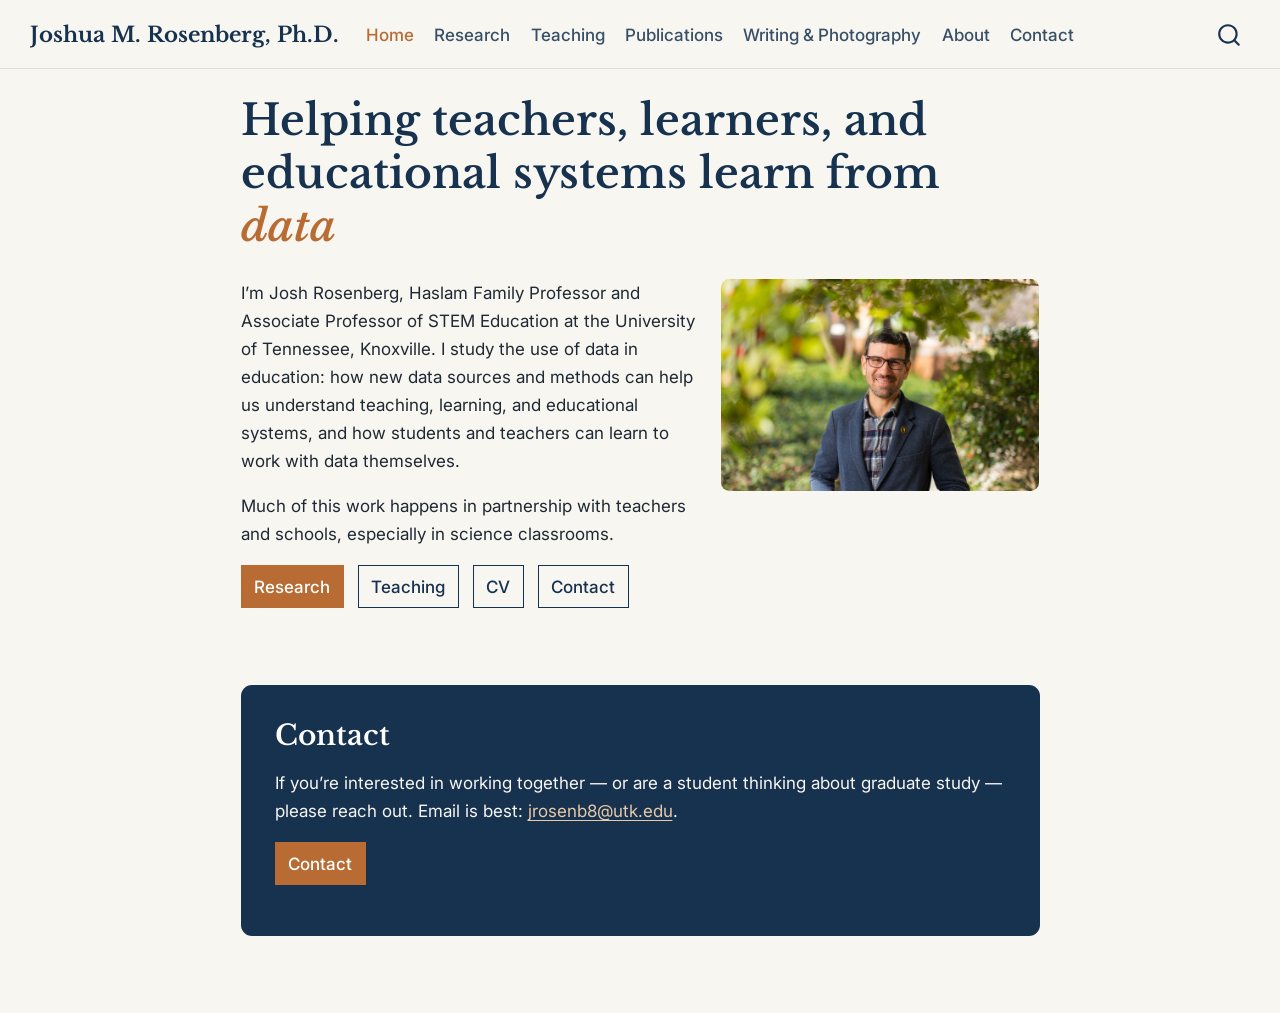
==== docs/index.html @ acd2688e "Simplify homepage: drop Featured Projects and Writing & Photography sections Leaves the hero and con" ====
<!DOCTYPE html>
<html xmlns="http://www.w3.org/1999/xhtml" lang="en" xml:lang="en"><head>

<meta charset="utf-8">
<meta name="generator" content="quarto-1.9.38">

<meta name="viewport" content="width=device-width, initial-scale=1.0, user-scalable=yes">


<title>Joshua M. Rosenberg, Ph.D.</title>
<style>
/* Default styles provided by pandoc.
** See https://pandoc.org/MANUAL.html#variables-for-html for config info.
*/
code{white-space: pre-wrap;}
span.smallcaps{font-variant: small-caps;}
div.columns{display: flex; gap: min(4vw, 1.5em);}
div.column{flex: auto; overflow-x: auto;}
div.hanging-indent{margin-left: 1.5em; text-indent: -1.5em;}
ul.task-list{list-style: none;}
ul.task-list li input[type="checkbox"] {
  width: 0.8em;
  margin: 0 0.8em 0.2em -1em; /* quarto-specific, see https://github.com/quarto-dev/quarto-cli/issues/4556 */ 
  vertical-align: middle;
}
</style>


<script src="site_libs/quarto-nav/quarto-nav.js"></script>
<script src="site_libs/quarto-nav/headroom.min.js"></script>
<script src="site_libs/clipboard/clipboard.min.js"></script>
<script src="site_libs/quarto-search/autocomplete.umd.js"></script>
<script src="site_libs/quarto-search/fuse.min.js"></script>
<script src="site_libs/quarto-search/quarto-search.js"></script>
<meta name="quarto:offset" content="./">
<script src="site_libs/quarto-html/quarto.js" type="module"></script>
<script src="site_libs/quarto-html/tabsets/tabsets.js" type="module"></script>
<script src="site_libs/quarto-html/popper.min.js"></script>
<script src="site_libs/quarto-html/tippy.umd.min.js"></script>
<script src="site_libs/quarto-html/anchor.min.js"></script>
<link href="site_libs/quarto-html/tippy.css" rel="stylesheet">
<link href="site_libs/quarto-html/quarto-syntax-highlighting-15634bcf2e68342d4ad2dfa704d543f6.css" rel="stylesheet" id="quarto-text-highlighting-styles">
<script src="site_libs/bootstrap/bootstrap.min.js"></script>
<link href="site_libs/bootstrap/bootstrap-icons.css" rel="stylesheet">
<link href="site_libs/bootstrap/bootstrap-bb41d07a1ab2d851a4f388510690ee20.min.css" rel="stylesheet" append-hash="true" id="quarto-bootstrap" data-mode="light">
<script id="quarto-search-options" type="application/json">{
  "location": "navbar",
  "copy-button": false,
  "collapse-after": 3,
  "panel-placement": "end",
  "type": "overlay",
  "limit": 50,
  "keyboard-shortcut": [
    "f",
    "/",
    "s"
  ],
  "show-item-context": false,
  "language": {
    "search-no-results-text": "No results",
    "search-matching-documents-text": "matching documents",
    "search-copy-link-title": "Copy link to search",
    "search-hide-matches-text": "Hide additional matches",
    "search-more-match-text": "more match in this document",
    "search-more-matches-text": "more matches in this document",
    "search-clear-button-title": "Clear",
    "search-text-placeholder": "",
    "search-detached-cancel-button-title": "Cancel",
    "search-submit-button-title": "Submit",
    "search-label": "Search"
  }
}</script>


<link rel="stylesheet" href="styles.css">
</head>

<body class="nav-fixed fullcontent quarto-light">

<div id="quarto-search-results"></div>
  <header id="quarto-header" class="headroom fixed-top">
    <nav class="navbar navbar-expand-lg " data-bs-theme="dark">
      <div class="navbar-container container-fluid">
      <div class="navbar-brand-container mx-auto">
    <a class="navbar-brand" href="./index.html">
    <span class="navbar-title">Joshua M. Rosenberg, Ph.D.</span>
    </a>
  </div>
            <div id="quarto-search" class="" title="Search"></div>
          <button class="navbar-toggler" type="button" data-bs-toggle="collapse" data-bs-target="#navbarCollapse" aria-controls="navbarCollapse" role="menu" aria-expanded="false" aria-label="Toggle navigation" onclick="if (window.quartoToggleHeadroom) { window.quartoToggleHeadroom(); }">
  <span class="navbar-toggler-icon"></span>
</button>
          <div class="collapse navbar-collapse" id="navbarCollapse">
            <ul class="navbar-nav navbar-nav-scroll me-auto">
  <li class="nav-item">
    <a class="nav-link active" href="./index.html" aria-current="page"> 
<span class="menu-text">Home</span></a>
  </li>  
  <li class="nav-item">
    <a class="nav-link" href="./research.html"> 
<span class="menu-text">Research</span></a>
  </li>  
  <li class="nav-item">
    <a class="nav-link" href="./teaching.html"> 
<span class="menu-text">Teaching</span></a>
  </li>  
  <li class="nav-item">
    <a class="nav-link" href="./publications.html"> 
<span class="menu-text">Publications</span></a>
  </li>  
  <li class="nav-item">
    <a class="nav-link" href="./writing-and-photography.html"> 
<span class="menu-text">Writing &amp; Photography</span></a>
  </li>  
  <li class="nav-item">
    <a class="nav-link" href="./about.html"> 
<span class="menu-text">About</span></a>
  </li>  
  <li class="nav-item">
    <a class="nav-link" href="./contact.html"> 
<span class="menu-text">Contact</span></a>
  </li>  
</ul>
          </div> <!-- /navcollapse -->
            <div class="quarto-navbar-tools">
</div>
      </div> <!-- /container-fluid -->
    </nav>
</header>
<!-- content -->
<div id="quarto-content" class="quarto-container page-columns page-rows-contents page-layout-article page-navbar">
<!-- sidebar -->
<!-- margin-sidebar -->
    
<!-- main -->
<main class="content" id="quarto-document-content"><header id="title-block-header" class="quarto-title-block"><h1 class="title display-7">Helping teachers, learners, and educational systems learn from <span class="accent">data</span></h1></header>




<div class="grid">
<section id="helping-teachers-learners-and-educational-systems-learn-from-data" class="level1 g-col-12 g-col-md-7">

<p>I’m Josh Rosenberg, Haslam Family Professor and Associate Professor of STEM Education at the University of Tennessee, Knoxville. I study the use of data in education: how new data sources and methods can help us understand teaching, learning, and educational systems, and how students and teachers can learn to work with data themselves.</p>
<p>Much of this work happens in partnership with teachers and schools, especially in science classrooms.</p>
<p><a href="./research.html" class="btn btn-primary me-2 mb-2">Research</a> <a href="./teaching.html" class="btn btn-outline-primary me-2 mb-2">Teaching</a> <a href="vita.html" class="btn btn-outline-primary me-2 mb-2">CV</a> <a href="./contact.html" class="btn btn-outline-primary mb-2">Contact</a></p>
</section>
<div class="g-col-12 g-col-md-5">
<div class="quarto-figure quarto-figure-center">
<figure class="figure">
<p><img src="images/20251217_Josh_Rosenberg_SB_025.jpg" class="img-fluid quarto-figure quarto-figure-center figure-img" alt="Portrait of Joshua Rosenberg"></p>
</figure>
</div>
</div>
</div>
<section id="contact" class="level2 contact-band">
<h2 class="anchored" data-anchor-id="contact">Contact</h2>
<p>If you’re interested in working together — or are a student thinking about graduate study — please reach out. Email is best: <a href="mailto:jrosenb8@utk.edu">jrosenb8@utk.edu</a>.</p>
<p><a href="./contact.html" class="btn btn-primary">Contact</a></p>
</section>



</main> <!-- /main -->
<script id="quarto-html-after-body" type="application/javascript">
  window.document.addEventListener("DOMContentLoaded", function (event) {
    const icon = "";
    const anchorJS = new window.AnchorJS();
    anchorJS.options = {
      placement: 'right',
      icon: icon
    };
    anchorJS.add('.anchored');
    const isCodeAnnotation = (el) => {
      for (const clz of el.classList) {
        if (clz.startsWith('code-annotation-')) {                     
          return true;
        }
      }
      return false;
    }
    const onCopySuccess = function(e) {
      // button target
      const button = e.trigger;
      // don't keep focus
      button.blur();
      // flash "checked"
      button.classList.add('code-copy-button-checked');
      var currentTitle = button.getAttribute("title");
      button.setAttribute("title", "Copied!");
      let tooltip;
      if (window.bootstrap) {
        button.setAttribute("data-bs-toggle", "tooltip");
        button.setAttribute("data-bs-placement", "left");
        button.setAttribute("data-bs-title", "Copied!");
        tooltip = new bootstrap.Tooltip(button, 
          { trigger: "manual", 
            customClass: "code-copy-button-tooltip",
            offset: [0, -8]});
        tooltip.show();    
      }
      setTimeout(function() {
        if (tooltip) {
          tooltip.hide();
          button.removeAttribute("data-bs-title");
          button.removeAttribute("data-bs-toggle");
          button.removeAttribute("data-bs-placement");
        }
        button.setAttribute("title", currentTitle);
        button.classList.remove('code-copy-button-checked');
      }, 1000);
      // clear code selection
      e.clearSelection();
    }
    const getTextToCopy = function(trigger) {
      const outerScaffold = trigger.parentElement.cloneNode(true);
      const codeEl = outerScaffold.querySelector('code');
      for (const childEl of codeEl.children) {
        if (isCodeAnnotation(childEl)) {
          childEl.remove();
        }
      }
      return codeEl.innerText;
    }
    const clipboard = new window.ClipboardJS('.code-copy-button:not([data-in-quarto-modal])', {
      text: getTextToCopy
    });
    clipboard.on('success', onCopySuccess);
    if (window.document.getElementById('quarto-embedded-source-code-modal')) {
      const clipboardModal = new window.ClipboardJS('.code-copy-button[data-in-quarto-modal]', {
        text: getTextToCopy,
        container: window.document.getElementById('quarto-embedded-source-code-modal')
      });
      clipboardModal.on('success', onCopySuccess);
    }
      var localhostRegex = new RegExp(/^(?:http|https):\/\/localhost\:?[0-9]*\//);
      var mailtoRegex = new RegExp(/^mailto:/);
        var filterRegex = new RegExp('/' + window.location.host + '/');
      var isInternal = (href) => {
          return filterRegex.test(href) || localhostRegex.test(href) || mailtoRegex.test(href);
      }
      // Inspect non-navigation links and adorn them if external
     var links = window.document.querySelectorAll('a[href]:not(.nav-link):not(.navbar-brand):not(.toc-action):not(.sidebar-link):not(.sidebar-item-toggle):not(.pagination-link):not(.no-external):not([aria-hidden]):not(.dropdown-item):not(.quarto-navigation-tool):not(.about-link)');
      for (var i=0; i<links.length; i++) {
        const link = links[i];
        if (!isInternal(link.href)) {
          // undo the damage that might have been done by quarto-nav.js in the case of
          // links that we want to consider external
          if (link.dataset.originalHref !== undefined) {
            link.href = link.dataset.originalHref;
          }
        }
      }
    function tippyHover(el, contentFn, onTriggerFn, onUntriggerFn) {
      const config = {
        allowHTML: true,
        maxWidth: 500,
        delay: 100,
        arrow: false,
        appendTo: function(el) {
            return el.parentElement;
        },
        interactive: true,
        interactiveBorder: 10,
        theme: 'quarto',
        placement: 'bottom-start',
      };
      if (contentFn) {
        config.content = contentFn;
      }
      if (onTriggerFn) {
        config.onTrigger = onTriggerFn;
      }
      if (onUntriggerFn) {
        config.onUntrigger = onUntriggerFn;
      }
      window.tippy(el, config); 
    }
    const noterefs = window.document.querySelectorAll('a[role="doc-noteref"]');
    for (var i=0; i<noterefs.length; i++) {
      const ref = noterefs[i];
      tippyHover(ref, function() {
        // use id or data attribute instead here
        let href = ref.getAttribute('data-footnote-href') || ref.getAttribute('href');
        try { href = new URL(href).hash; } catch {}
        const id = href.replace(/^#\/?/, "");
        const note = window.document.getElementById(id);
        if (note) {
          return note.innerHTML;
        } else {
          return "";
        }
      });
    }
    const xrefs = window.document.querySelectorAll('a.quarto-xref');
    const processXRef = (id, note) => {
      // Strip column container classes
      const stripColumnClz = (el) => {
        el.classList.remove("page-full", "page-columns");
        if (el.children) {
          for (const child of el.children) {
            stripColumnClz(child);
          }
        }
      }
      stripColumnClz(note)
      if (id === null || id.startsWith('sec-')) {
        // Special case sections, only their first couple elements
        const container = document.createElement("div");
        if (note.children && note.children.length > 2) {
          container.appendChild(note.children[0].cloneNode(true));
          for (let i = 1; i < note.children.length; i++) {
            const child = note.children[i];
            if (child.tagName === "P" && child.innerText === "") {
              continue;
            } else {
              container.appendChild(child.cloneNode(true));
              break;
            }
          }
          if (window.Quarto?.typesetMath) {
            window.Quarto.typesetMath(container);
          }
          return container.innerHTML
        } else {
          if (window.Quarto?.typesetMath) {
            window.Quarto.typesetMath(note);
          }
          return note.innerHTML;
        }
      } else {
        // Remove any anchor links if they are present
        const anchorLink = note.querySelector('a.anchorjs-link');
        if (anchorLink) {
          anchorLink.remove();
        }
        if (window.Quarto?.typesetMath) {
          window.Quarto.typesetMath(note);
        }
        if (note.classList.contains("callout")) {
          return note.outerHTML;
        } else {
          return note.innerHTML;
        }
      }
    }
    for (var i=0; i<xrefs.length; i++) {
      const xref = xrefs[i];
      tippyHover(xref, undefined, function(instance) {
        instance.disable();
        let url = xref.getAttribute('href');
        let hash = undefined; 
        if (url.startsWith('#')) {
          hash = url;
        } else {
          try { hash = new URL(url).hash; } catch {}
        }
        if (hash) {
          const id = hash.replace(/^#\/?/, "");
          const note = window.document.getElementById(id);
          if (note !== null) {
            try {
              const html = processXRef(id, note.cloneNode(true));
              instance.setContent(html);
            } finally {
              instance.enable();
              instance.show();
            }
          } else {
            // See if we can fetch this
            fetch(url.split('#')[0])
            .then(res => res.text())
            .then(html => {
              const parser = new DOMParser();
              const htmlDoc = parser.parseFromString(html, "text/html");
              const note = htmlDoc.getElementById(id);
              if (note !== null) {
                const html = processXRef(id, note);
                instance.setContent(html);
              } 
            }).finally(() => {
              instance.enable();
              instance.show();
            });
          }
        } else {
          // See if we can fetch a full url (with no hash to target)
          // This is a special case and we should probably do some content thinning / targeting
          fetch(url)
          .then(res => res.text())
          .then(html => {
            const parser = new DOMParser();
            const htmlDoc = parser.parseFromString(html, "text/html");
            const note = htmlDoc.querySelector('main.content');
            if (note !== null) {
              // This should only happen for chapter cross references
              // (since there is no id in the URL)
              // remove the first header
              if (note.children.length > 0 && note.children[0].tagName === "HEADER") {
                note.children[0].remove();
              }
              const html = processXRef(null, note);
              instance.setContent(html);
            } 
          }).finally(() => {
            instance.enable();
            instance.show();
          });
        }
      }, function(instance) {
      });
    }
        let selectedAnnoteEl;
        const selectorForAnnotation = ( cell, annotation) => {
          let cellAttr = 'data-code-cell="' + cell + '"';
          let lineAttr = 'data-code-annotation="' +  annotation + '"';
          const selector = 'span[' + cellAttr + '][' + lineAttr + ']';
          return selector;
        }
        const selectCodeLines = (annoteEl) => {
          const doc = window.document;
          const targetCell = annoteEl.getAttribute("data-target-cell");
          const targetAnnotation = annoteEl.getAttribute("data-target-annotation");
          const annoteSpan = window.document.querySelector(selectorForAnnotation(targetCell, targetAnnotation));
          const lines = annoteSpan.getAttribute("data-code-lines").split(",");
          const lineIds = lines.map((line) => {
            return targetCell + "-" + line;
          })
          let top = null;
          let height = null;
          let parent = null;
          if (lineIds.length > 0) {
              //compute the position of the single el (top and bottom and make a div)
              const el = window.document.getElementById(lineIds[0]);
              top = el.offsetTop;
              height = el.offsetHeight;
              parent = el.parentElement.parentElement;
            if (lineIds.length > 1) {
              const lastEl = window.document.getElementById(lineIds[lineIds.length - 1]);
              const bottom = lastEl.offsetTop + lastEl.offsetHeight;
              height = bottom - top;
            }
            if (top !== null && height !== null && parent !== null) {
              // cook up a div (if necessary) and position it 
              let div = window.document.getElementById("code-annotation-line-highlight");
              if (div === null) {
                div = window.document.createElement("div");
                div.setAttribute("id", "code-annotation-line-highlight");
                div.style.position = 'absolute';
                parent.appendChild(div);
              }
              div.style.top = top - 2 + "px";
              div.style.height = height + 4 + "px";
              div.style.left = 0;
              let gutterDiv = window.document.getElementById("code-annotation-line-highlight-gutter");
              if (gutterDiv === null) {
                gutterDiv = window.document.createElement("div");
                gutterDiv.setAttribute("id", "code-annotation-line-highlight-gutter");
                gutterDiv.style.position = 'absolute';
                const codeCell = window.document.getElementById(targetCell);
                const gutter = codeCell.querySelector('.code-annotation-gutter');
                gutter.appendChild(gutterDiv);
              }
              gutterDiv.style.top = top - 2 + "px";
              gutterDiv.style.height = height + 4 + "px";
            }
            selectedAnnoteEl = annoteEl;
          }
        };
        const unselectCodeLines = () => {
          const elementsIds = ["code-annotation-line-highlight", "code-annotation-line-highlight-gutter"];
          elementsIds.forEach((elId) => {
            const div = window.document.getElementById(elId);
            if (div) {
              div.remove();
            }
          });
          selectedAnnoteEl = undefined;
        };
          // Handle positioning of the toggle
      window.addEventListener(
        "resize",
        throttle(() => {
          elRect = undefined;
          if (selectedAnnoteEl) {
            selectCodeLines(selectedAnnoteEl);
          }
        }, 10)
      );
      function throttle(fn, ms) {
      let throttle = false;
      let timer;
        return (...args) => {
          if(!throttle) { // first call gets through
              fn.apply(this, args);
              throttle = true;
          } else { // all the others get throttled
              if(timer) clearTimeout(timer); // cancel #2
              timer = setTimeout(() => {
                fn.apply(this, args);
                timer = throttle = false;
              }, ms);
          }
        };
      }
        // Attach click handler to the DT
        const annoteDls = window.document.querySelectorAll('dt[data-target-cell]');
        for (const annoteDlNode of annoteDls) {
          annoteDlNode.addEventListener('click', (event) => {
            const clickedEl = event.target;
            if (clickedEl !== selectedAnnoteEl) {
              unselectCodeLines();
              const activeEl = window.document.querySelector('dt[data-target-cell].code-annotation-active');
              if (activeEl) {
                activeEl.classList.remove('code-annotation-active');
              }
              selectCodeLines(clickedEl);
              clickedEl.classList.add('code-annotation-active');
            } else {
              // Unselect the line
              unselectCodeLines();
              clickedEl.classList.remove('code-annotation-active');
            }
          });
        }
    const findCites = (el) => {
      const parentEl = el.parentElement;
      if (parentEl) {
        const cites = parentEl.dataset.cites;
        if (cites) {
          return {
            el,
            cites: cites.split(' ')
          };
        } else {
          return findCites(el.parentElement)
        }
      } else {
        return undefined;
      }
    };
    var bibliorefs = window.document.querySelectorAll('a[role="doc-biblioref"]');
    for (var i=0; i<bibliorefs.length; i++) {
      const ref = bibliorefs[i];
      const citeInfo = findCites(ref);
      if (citeInfo) {
        tippyHover(citeInfo.el, function() {
          var popup = window.document.createElement('div');
          citeInfo.cites.forEach(function(cite) {
            var citeDiv = window.document.createElement('div');
            citeDiv.classList.add('hanging-indent');
            citeDiv.classList.add('csl-entry');
            var biblioDiv = window.document.getElementById('ref-' + cite);
            if (biblioDiv) {
              citeDiv.innerHTML = biblioDiv.innerHTML;
            }
            popup.appendChild(citeDiv);
          });
          return popup.innerHTML;
        });
      }
    }
  });
  </script>
</div> <!-- /content -->




</body></html>
---- docs/site_libs/quarto-html/tippy.css ----
.tippy-box[data-animation=fade][data-state=hidden]{opacity:0}[data-tippy-root]{max-width:calc(100vw - 10px)}.tippy-box{position:relative;background-color:#333;color:#fff;border-radius:4px;font-size:14px;line-height:1.4;white-space:normal;outline:0;transition-property:transform,visibility,opacity}.tippy-box[data-placement^=top]>.tippy-arrow{bottom:0}.tippy-box[data-placement^=top]>.tippy-arrow:before{bottom:-7px;left:0;border-width:8px 8px 0;border-top-color:initial;transform-origin:center top}.tippy-box[data-placement^=bottom]>.tippy-arrow{top:0}.tippy-box[data-placement^=bottom]>.tippy-arrow:before{top:-7px;left:0;border-width:0 8px 8px;border-bottom-color:initial;transform-origin:center bottom}.tippy-box[data-placement^=left]>.tippy-arrow{right:0}.tippy-box[data-placement^=left]>.tippy-arrow:before{border-width:8px 0 8px 8px;border-left-color:initial;right:-7px;transform-origin:center left}.tippy-box[data-placement^=right]>.tippy-arrow{left:0}.tippy-box[data-placement^=right]>.tippy-arrow:before{left:-7px;border-width:8px 8px 8px 0;border-right-color:initial;transform-origin:center right}.tippy-box[data-inertia][data-state=visible]{transition-timing-function:cubic-bezier(.54,1.5,.38,1.11)}.tippy-arrow{width:16px;height:16px;color:#333}.tippy-arrow:before{content:"";position:absolute;border-color:transparent;border-style:solid}.tippy-content{position:relative;padding:5px 9px;z-index:1}
---- docs/site_libs/quarto-html/quarto-syntax-highlighting-15634bcf2e68342d4ad2dfa704d543f6.css ----
/* quarto syntax highlight colors */
:root {
  --quarto-hl-ot-color: #003B4F;
  --quarto-hl-at-color: #657422;
  --quarto-hl-ss-color: #20794D;
  --quarto-hl-an-color: #5E5E5E;
  --quarto-hl-fu-color: #4758AB;
  --quarto-hl-st-color: #20794D;
  --quarto-hl-cf-color: #003B4F;
  --quarto-hl-op-color: #5E5E5E;
  --quarto-hl-er-color: #AD0000;
  --quarto-hl-bn-color: #AD0000;
  --quarto-hl-al-color: #AD0000;
  --quarto-hl-va-color: #111111;
  --quarto-hl-bu-color: inherit;
  --quarto-hl-ex-color: inherit;
  --quarto-hl-pp-color: #AD0000;
  --quarto-hl-in-color: #5E5E5E;
  --quarto-hl-vs-color: #20794D;
  --quarto-hl-wa-color: #5E5E5E;
  --quarto-hl-do-color: #5E5E5E;
  --quarto-hl-im-color: #00769E;
  --quarto-hl-ch-color: #20794D;
  --quarto-hl-dt-color: #AD0000;
  --quarto-hl-fl-color: #AD0000;
  --quarto-hl-co-color: #5E5E5E;
  --quarto-hl-cv-color: #5E5E5E;
  --quarto-hl-cn-color: #8f5902;
  --quarto-hl-sc-color: #5E5E5E;
  --quarto-hl-dv-color: #AD0000;
  --quarto-hl-kw-color: #003B4F;
}

/* other quarto variables */
:root {
  --quarto-font-monospace: SFMono-Regular, Menlo, Monaco, Consolas, "Liberation Mono", "Courier New", monospace;
}

/* syntax highlight based on Pandoc's rules */
pre > code.sourceCode > span {
  color: #003B4F;
}

code.sourceCode > span {
  color: #003B4F;
}

div.sourceCode,
div.sourceCode pre.sourceCode {
  color: #003B4F;
}

/* Normal */
code span {
  color: #003B4F;
}

/* Alert */
code span.al {
  color: #AD0000;
  font-style: inherit;
}

/* Annotation */
code span.an {
  color: #5E5E5E;
  font-style: inherit;
}

/* Attribute */
code span.at {
  color: #657422;
  font-style: inherit;
}

/* BaseN */
code span.bn {
  color: #AD0000;
  font-style: inherit;
}

/* BuiltIn */
code span.bu {
  font-style: inherit;
}

/* ControlFlow */
code span.cf {
  color: #003B4F;
  font-weight: bold;
  font-style: inherit;
}

/* Char */
code span.ch {
  color: #20794D;
  font-style: inherit;
}

/* Constant */
code span.cn {
  color: #8f5902;
  font-style: inherit;
}

/* Comment */
code span.co {
  color: #5E5E5E;
  font-style: inherit;
}

/* CommentVar */
code span.cv {
  color: #5E5E5E;
  font-style: italic;
}

/* Documentation */
code span.do {
  color: #5E5E5E;
  font-style: italic;
}

/* DataType */
code span.dt {
  color: #AD0000;
  font-style: inherit;
}

/* DecVal */
code span.dv {
  color: #AD0000;
  font-style: inherit;
}

/* Error */
code span.er {
  color: #AD0000;
  font-style: inherit;
}

/* Extension */
code span.ex {
  font-style: inherit;
}

/* Float */
code span.fl {
  color: #AD0000;
  font-style: inherit;
}

/* Function */
code span.fu {
  color: #4758AB;
  font-style: inherit;
}

/* Import */
code span.im {
  color: #00769E;
  font-style: inherit;
}

/* Information */
code span.in {
  color: #5E5E5E;
  font-style: inherit;
}

/* Keyword */
code span.kw {
  color: #003B4F;
  font-weight: bold;
  font-style: inherit;
}

/* Operator */
code span.op {
  color: #5E5E5E;
  font-style: inherit;
}

/* Other */
code span.ot {
  color: #003B4F;
  font-style: inherit;
}

/* Preprocessor */
code span.pp {
  color: #AD0000;
  font-style: inherit;
}

/* SpecialChar */
code span.sc {
  color: #5E5E5E;
  font-style: inherit;
}

/* SpecialString */
code span.ss {
  color: #20794D;
  font-style: inherit;
}

/* String */
code span.st {
  color: #20794D;
  font-style: inherit;
}

/* Variable */
code span.va {
  color: #111111;
  font-style: inherit;
}

/* VerbatimString */
code span.vs {
  color: #20794D;
  font-style: inherit;
}

/* Warning */
code span.wa {
  color: #5E5E5E;
  font-style: italic;
}

.prevent-inlining {
  content: "</";
}

/*# sourceMappingURL=f23921c56f73e400b49028c9186a1aa0.css.map */
---- docs/styles.css ----
/* css styles */
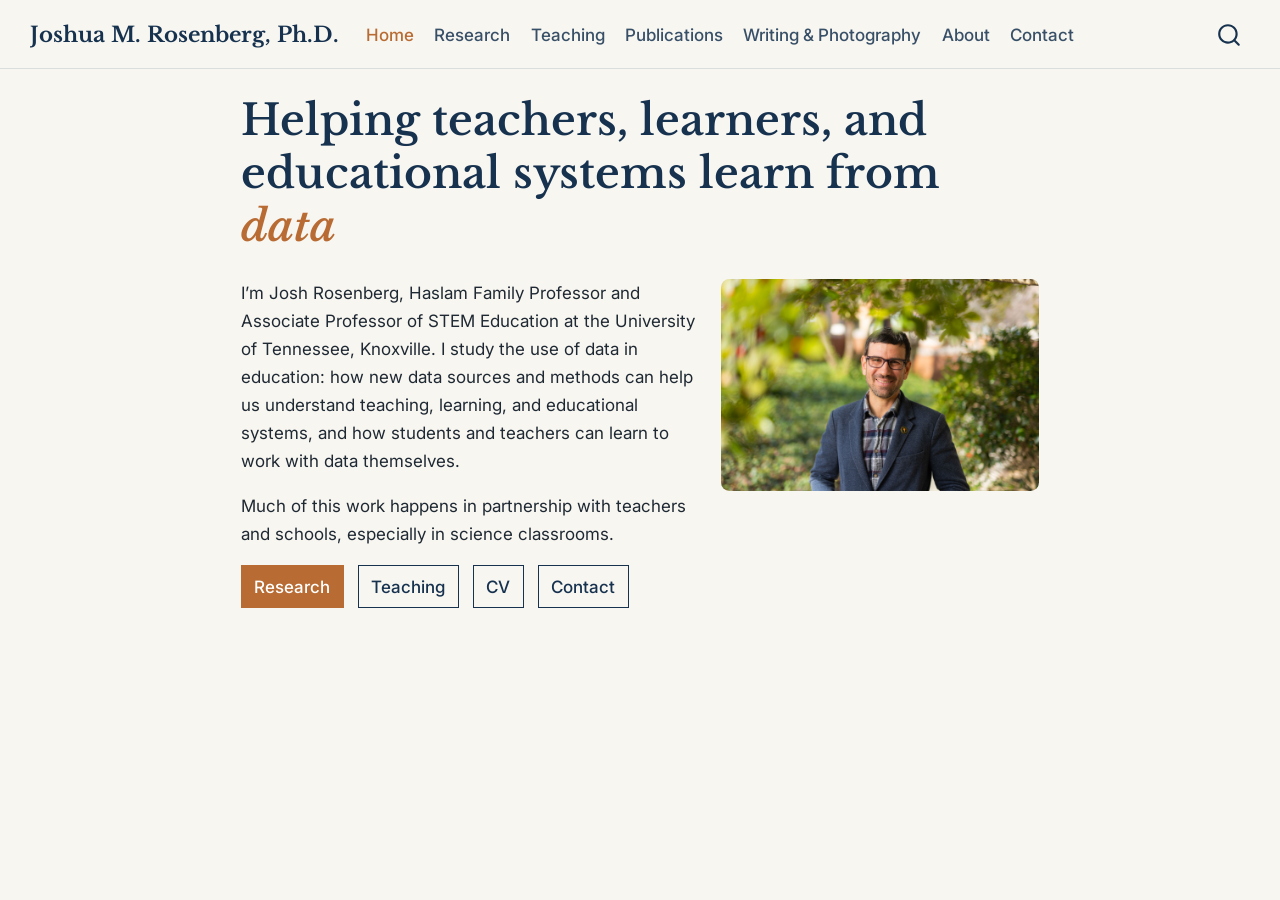
==== commit baef21d7: "update vita" ====
--- a/docs/index.html
+++ b/docs/index.html
@@ -153,11 +153,6 @@
 </div>
 </div>
 </div>
-<section id="contact" class="level2 contact-band">
-<h2 class="anchored" data-anchor-id="contact">Contact</h2>
-<p>If you’re interested in working together — or are a student thinking about graduate study — please reach out. Email is best: <a href="mailto:jrosenb8@utk.edu">jrosenb8@utk.edu</a>.</p>
-<p><a href="./contact.html" class="btn btn-primary">Contact</a></p>
-</section>
 
 
 
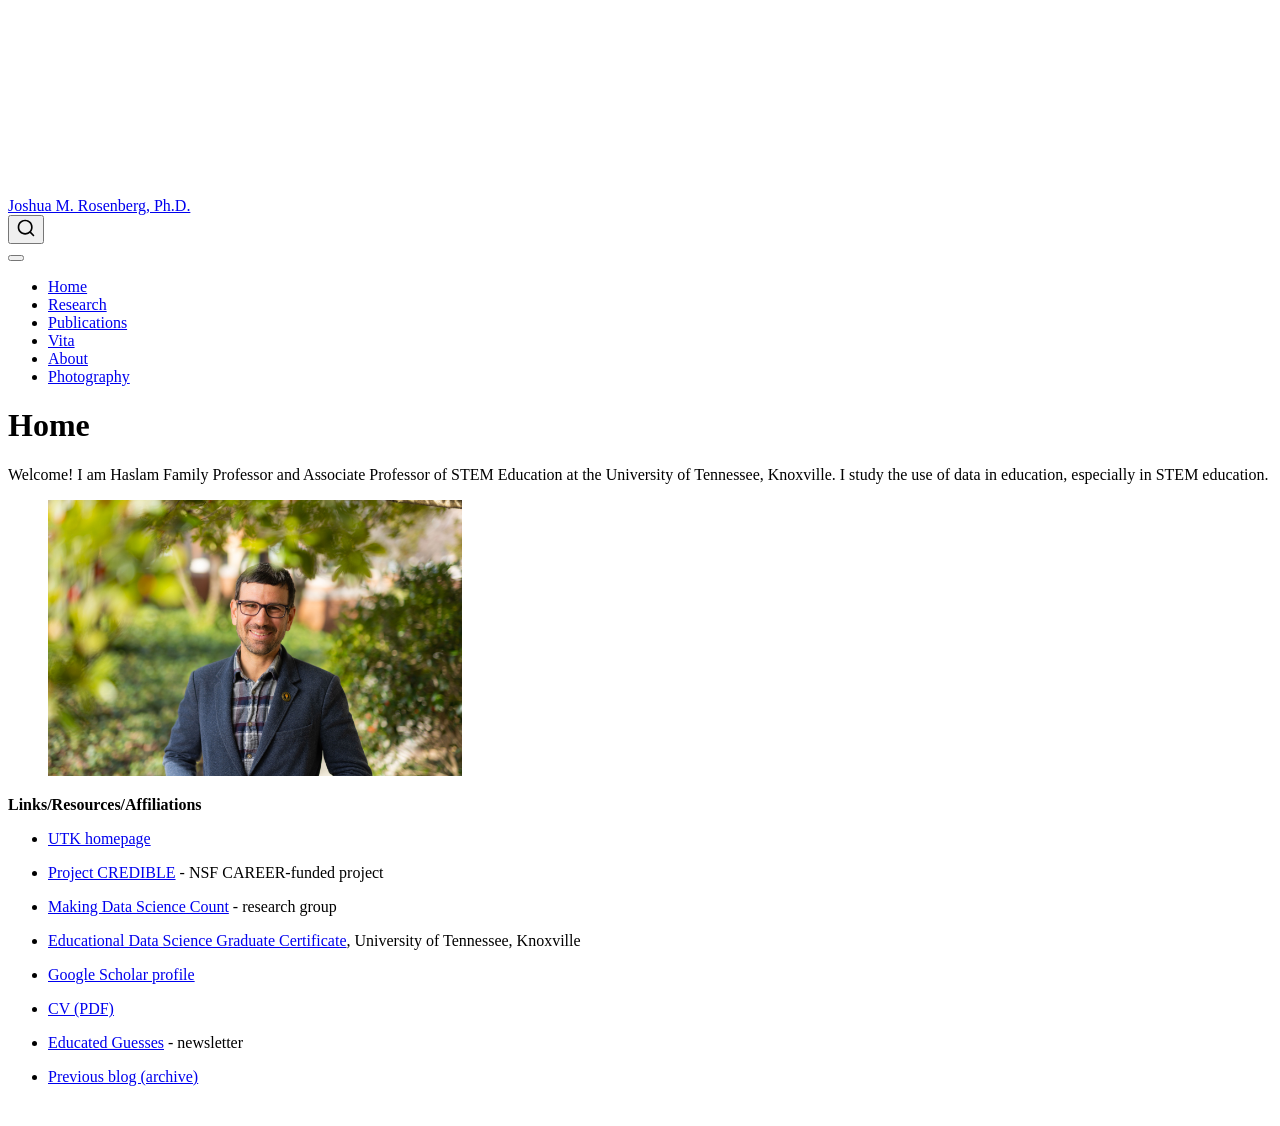
==== commit a65becfa: "Simplify site: plain theme, six-page nav, restore Josh's own copy Roll back the structure and design" ====
--- a/docs/index.html
+++ b/docs/index.html
@@ -2,20 +2,23 @@
 <html xmlns="http://www.w3.org/1999/xhtml" lang="en" xml:lang="en"><head>
 
 <meta charset="utf-8">
-<meta name="generator" content="quarto-1.9.38">
+<meta name="generator" content="quarto-1.10.18">
 
 <meta name="viewport" content="width=device-width, initial-scale=1.0, user-scalable=yes">
 
 
-<title>Joshua M. Rosenberg, Ph.D.</title>
+<title>Home – Joshua M. Rosenberg, Ph.D.</title>
 <style>
 /* Default styles provided by pandoc.
 ** See https://pandoc.org/MANUAL.html#variables-for-html for config info.
 */
-code{white-space: pre-wrap;}
 span.smallcaps{font-variant: small-caps;}
-div.columns{display: flex; gap: min(4vw, 1.5em);}
-div.column{flex: auto; overflow-x: auto;}
+div.columns{display: flex; gap: 1.5em;}
+div.column{flex: auto;}
+@media screen {
+div.columns{gap: min(4vw, 1.5em);}
+div.column{overflow-x: auto;}
+}
 div.hanging-indent{margin-left: 1.5em; text-indent: -1.5em;}
 ul.task-list{list-style: none;}
 ul.task-list li input[type="checkbox"] {
@@ -39,10 +42,10 @@
 <script src="site_libs/quarto-html/tippy.umd.min.js"></script>
 <script src="site_libs/quarto-html/anchor.min.js"></script>
 <link href="site_libs/quarto-html/tippy.css" rel="stylesheet">
-<link href="site_libs/quarto-html/quarto-syntax-highlighting-15634bcf2e68342d4ad2dfa704d543f6.css" rel="stylesheet" id="quarto-text-highlighting-styles">
+<link href="site_libs/quarto-html/quarto-syntax-highlighting-64a204ab8560d761af7679ceaba22944.css" rel="stylesheet" id="quarto-text-highlighting-styles">
 <script src="site_libs/bootstrap/bootstrap.min.js"></script>
 <link href="site_libs/bootstrap/bootstrap-icons.css" rel="stylesheet">
-<link href="site_libs/bootstrap/bootstrap-bb41d07a1ab2d851a4f388510690ee20.min.css" rel="stylesheet" append-hash="true" id="quarto-bootstrap" data-mode="light">
+<link href="site_libs/bootstrap/bootstrap-445b8638c3d06994fee0907d791121c4.min.css" rel="stylesheet" append-hash="true" id="quarto-bootstrap" data-mode="light">
 <script id="quarto-search-options" type="application/json">{
   "location": "navbar",
   "copy-button": false,
@@ -75,7 +78,7 @@
 <link rel="stylesheet" href="styles.css">
 </head>
 
-<body class="nav-fixed fullcontent quarto-light">
+<body class="nav-fixed quarto-light">
 
 <div id="quarto-search-results"></div>
   <header id="quarto-header" class="headroom fixed-top">
@@ -101,24 +104,20 @@
 <span class="menu-text">Research</span></a>
   </li>  
   <li class="nav-item">
-    <a class="nav-link" href="./teaching.html"> 
-<span class="menu-text">Teaching</span></a>
-  </li>  
-  <li class="nav-item">
     <a class="nav-link" href="./publications.html"> 
 <span class="menu-text">Publications</span></a>
   </li>  
   <li class="nav-item">
-    <a class="nav-link" href="./writing-and-photography.html"> 
-<span class="menu-text">Writing &amp; Photography</span></a>
+    <a class="nav-link" href="./vita.html"> 
+<span class="menu-text">Vita</span></a>
   </li>  
   <li class="nav-item">
     <a class="nav-link" href="./about.html"> 
 <span class="menu-text">About</span></a>
   </li>  
   <li class="nav-item">
-    <a class="nav-link" href="./contact.html"> 
-<span class="menu-text">Contact</span></a>
+    <a class="nav-link" href="./photography.html"> 
+<span class="menu-text">Photography</span></a>
   </li>  
 </ul>
           </div> <!-- /navcollapse -->
@@ -131,28 +130,48 @@
 <div id="quarto-content" class="quarto-container page-columns page-rows-contents page-layout-article page-navbar">
 <!-- sidebar -->
 <!-- margin-sidebar -->
+    <div id="quarto-margin-sidebar" class="sidebar margin-sidebar zindex-bottom">
+        
+    </div>
+<!-- main -->
+<main class="content" id="quarto-document-content">
+
+<header id="title-block-header" class="quarto-title-block default">
+<div class="quarto-title">
+<h1 class="title">Home</h1>
+</div>
+
+
+
+<div class="quarto-title-meta">
+
     
-<!-- main -->
-<main class="content" id="quarto-document-content"><header id="title-block-header" class="quarto-title-block"><h1 class="title display-7">Helping teachers, learners, and educational systems learn from <span class="accent">data</span></h1></header>
-
-
-
-
-<div class="grid">
-<section id="helping-teachers-learners-and-educational-systems-learn-from-data" class="level1 g-col-12 g-col-md-7">
-
-<p>I’m Josh Rosenberg, Haslam Family Professor and Associate Professor of STEM Education at the University of Tennessee, Knoxville. I study the use of data in education: how new data sources and methods can help us understand teaching, learning, and educational systems, and how students and teachers can learn to work with data themselves.</p>
-<p>Much of this work happens in partnership with teachers and schools, especially in science classrooms.</p>
-<p><a href="./research.html" class="btn btn-primary me-2 mb-2">Research</a> <a href="./teaching.html" class="btn btn-outline-primary me-2 mb-2">Teaching</a> <a href="vita.html" class="btn btn-outline-primary me-2 mb-2">CV</a> <a href="./contact.html" class="btn btn-outline-primary mb-2">Contact</a></p>
-</section>
-<div class="g-col-12 g-col-md-5">
+  
+    
+  </div>
+  
+
+
+</header>
+
+
+<p>Welcome! I am Haslam Family Professor and Associate Professor of STEM Education at the University of Tennessee, Knoxville. I study the use of data in education, especially in STEM education.</p>
 <div class="quarto-figure quarto-figure-center">
 <figure class="figure">
-<p><img src="images/20251217_Josh_Rosenberg_SB_025.jpg" class="img-fluid quarto-figure quarto-figure-center figure-img" alt="Portrait of Joshua Rosenberg"></p>
+<p><img src="images/20251217_Josh_Rosenberg_SB_025.jpg" class="img-fluid quarto-figure quarto-figure-center figure-img" style="width:35.0%" alt="Portrait of Joshua Rosenberg"></p>
 </figure>
 </div>
-</div>
-</div>
+<p><strong>Links/Resources/Affiliations</strong></p>
+<ul>
+<li><p><a href="https://cehhs.utk.edu/tpte/people/joshua-rosenberg-phd/">UTK homepage</a></p></li>
+<li><p><a href="https://projectcredible.com/">Project CREDIBLE</a> - NSF CAREER-funded project</p></li>
+<li><p><a href="https://makingdatasciencecount.com/">Making Data Science Count</a> - research group</p></li>
+<li><p><a href="https://volsonline.utk.edu/programs-degrees/educational-data-science-gc/">Educational Data Science Graduate Certificate</a>, University of Tennessee, Knoxville</p></li>
+<li><p><a href="https://scholar.google.com/citations?user=nxVowRQAAAAJ&amp;hl=en&amp;oi=ao">Google Scholar profile</a></p></li>
+<li><p><a href="https://joshuamrosenberg.com/vita.pdf">CV (PDF)</a></p></li>
+<li><p><a href="https://joshuamrosenberg.substack.com/">Educated Guesses</a> - newsletter</p></li>
+<li><p><a href="https://jrosen48.github.io/utk-homepage/">Previous blog (archive)</a></p></li>
+</ul>
 
 
 
--- a/docs/site_libs/quarto-html/quarto-syntax-highlighting-64a204ab8560d761af7679ceaba22944.css
+++ b/docs/site_libs/quarto-html/quarto-syntax-highlighting-64a204ab8560d761af7679ceaba22944.css
@@ -0,0 +1,236 @@
+/* quarto syntax highlight colors */
+:root {
+  --quarto-hl-ot-color: #003B4F;
+  --quarto-hl-at-color: #657422;
+  --quarto-hl-ss-color: #20794D;
+  --quarto-hl-an-color: #5E5E5E;
+  --quarto-hl-fu-color: #4758AB;
+  --quarto-hl-st-color: #20794D;
+  --quarto-hl-cf-color: #003B4F;
+  --quarto-hl-op-color: #5E5E5E;
+  --quarto-hl-er-color: #AD0000;
+  --quarto-hl-bn-color: #AD0000;
+  --quarto-hl-al-color: #AD0000;
+  --quarto-hl-va-color: #111111;
+  --quarto-hl-bu-color: inherit;
+  --quarto-hl-ex-color: inherit;
+  --quarto-hl-pp-color: #AD0000;
+  --quarto-hl-in-color: #5E5E5E;
+  --quarto-hl-vs-color: #20794D;
+  --quarto-hl-wa-color: #5E5E5E;
+  --quarto-hl-do-color: #5E5E5E;
+  --quarto-hl-im-color: #00769E;
+  --quarto-hl-ch-color: #20794D;
+  --quarto-hl-dt-color: #AD0000;
+  --quarto-hl-fl-color: #AD0000;
+  --quarto-hl-co-color: #5E5E5E;
+  --quarto-hl-cv-color: #5E5E5E;
+  --quarto-hl-cn-color: #8f5902;
+  --quarto-hl-sc-color: #5E5E5E;
+  --quarto-hl-dv-color: #AD0000;
+  --quarto-hl-kw-color: #003B4F;
+}
+
+/* other quarto variables */
+:root {
+  --quarto-font-monospace: SFMono-Regular, Menlo, Monaco, Consolas, "Liberation Mono", "Courier New", monospace;
+}
+
+/* syntax highlight based on Pandoc's rules */
+pre > code.sourceCode > span {
+  color: #003B4F;
+}
+
+code.sourceCode > span {
+  color: #003B4F;
+}
+
+div.sourceCode,
+div.sourceCode pre.sourceCode {
+  color: #003B4F;
+}
+
+/* Normal */
+code span {
+  color: #003B4F;
+}
+
+/* Alert */
+code span.al {
+  color: #AD0000;
+  font-style: inherit;
+}
+
+/* Annotation */
+code span.an {
+  color: #5E5E5E;
+  font-style: inherit;
+}
+
+/* Attribute */
+code span.at {
+  color: #657422;
+  font-style: inherit;
+}
+
+/* BaseN */
+code span.bn {
+  color: #AD0000;
+  font-style: inherit;
+}
+
+/* BuiltIn */
+code span.bu {
+  font-style: inherit;
+}
+
+/* ControlFlow */
+code span.cf {
+  color: #003B4F;
+  font-weight: bold;
+  font-style: inherit;
+}
+
+/* Char */
+code span.ch {
+  color: #20794D;
+  font-style: inherit;
+}
+
+/* Constant */
+code span.cn {
+  color: #8f5902;
+  font-style: inherit;
+}
+
+/* Comment */
+code span.co {
+  color: #5E5E5E;
+  font-style: inherit;
+}
+
+/* CommentVar */
+code span.cv {
+  color: #5E5E5E;
+  font-style: italic;
+}
+
+/* Documentation */
+code span.do {
+  color: #5E5E5E;
+  font-style: italic;
+}
+
+/* DataType */
+code span.dt {
+  color: #AD0000;
+  font-style: inherit;
+}
+
+/* DecVal */
+code span.dv {
+  color: #AD0000;
+  font-style: inherit;
+}
+
+/* Error */
+code span.er {
+  color: #AD0000;
+  font-style: inherit;
+}
+
+/* Extension */
+code span.ex {
+  font-style: inherit;
+}
+
+/* Float */
+code span.fl {
+  color: #AD0000;
+  font-style: inherit;
+}
+
+/* Function */
+code span.fu {
+  color: #4758AB;
+  font-style: inherit;
+}
+
+/* Import */
+code span.im {
+  color: #00769E;
+  font-style: inherit;
+}
+
+/* Information */
+code span.in {
+  color: #5E5E5E;
+  font-style: inherit;
+}
+
+/* Keyword */
+code span.kw {
+  color: #003B4F;
+  font-weight: bold;
+  font-style: inherit;
+}
+
+/* Operator */
+code span.op {
+  color: #5E5E5E;
+  font-style: inherit;
+}
+
+/* Other */
+code span.ot {
+  color: #003B4F;
+  font-style: inherit;
+}
+
+/* Preprocessor */
+code span.pp {
+  color: #AD0000;
+  font-style: inherit;
+}
+
+/* SpecialChar */
+code span.sc {
+  color: #5E5E5E;
+  font-style: inherit;
+}
+
+/* SpecialString */
+code span.ss {
+  color: #20794D;
+  font-style: inherit;
+}
+
+/* String */
+code span.st {
+  color: #20794D;
+  font-style: inherit;
+}
+
+/* Variable */
+code span.va {
+  color: #111111;
+  font-style: inherit;
+}
+
+/* VerbatimString */
+code span.vs {
+  color: #20794D;
+  font-style: inherit;
+}
+
+/* Warning */
+code span.wa {
+  color: #5E5E5E;
+  font-style: italic;
+}
+
+.prevent-inlining {
+  content: "</";
+}
+
+/*# sourceMappingURL=9d8d5bb603a83b8298b89080a598c93b.css.map */
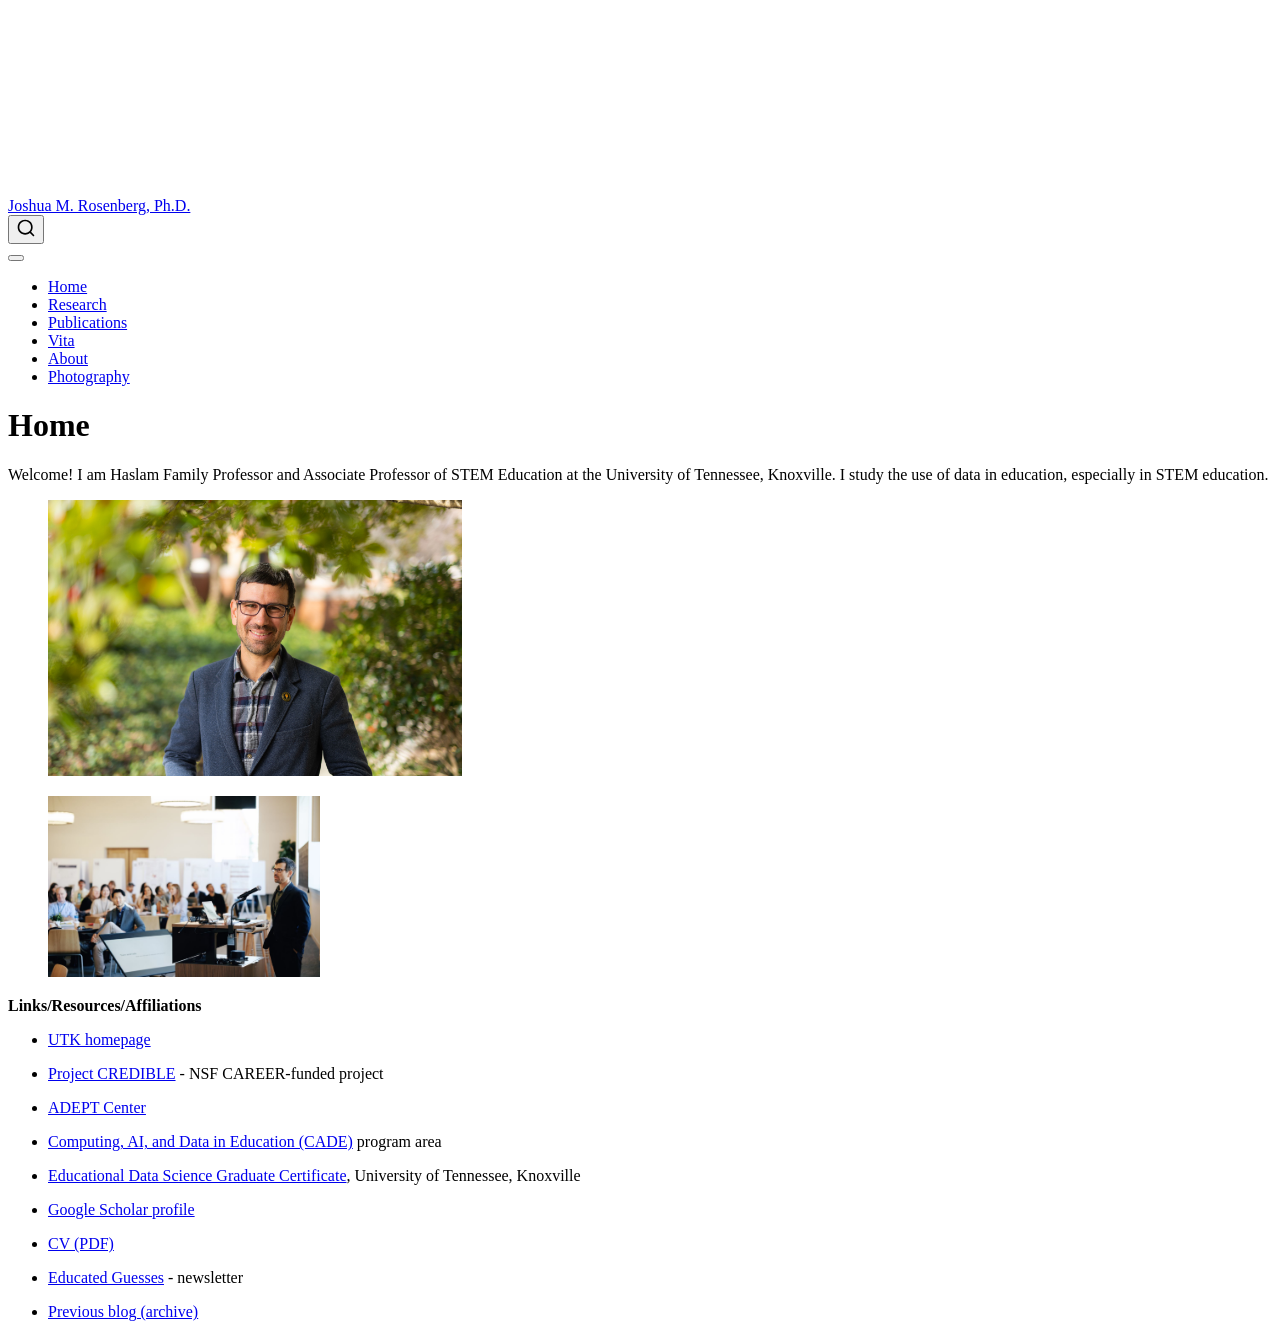
==== commit d1ead461: "update vita" ====
--- a/docs/index.html
+++ b/docs/index.html
@@ -161,11 +161,17 @@
 <p><img src="images/20251217_Josh_Rosenberg_SB_025.jpg" class="img-fluid quarto-figure quarto-figure-center figure-img" style="width:35.0%" alt="Portrait of Joshua Rosenberg"></p>
 </figure>
 </div>
+<div class="quarto-figure quarto-figure-center">
+<figure class="figure">
+<p><img src="images/seds-keynote.jpeg" class="img-fluid quarto-figure quarto-figure-center figure-img" width="272"></p>
+</figure>
+</div>
 <p><strong>Links/Resources/Affiliations</strong></p>
 <ul>
 <li><p><a href="https://cehhs.utk.edu/tpte/people/joshua-rosenberg-phd/">UTK homepage</a></p></li>
 <li><p><a href="https://projectcredible.com/">Project CREDIBLE</a> - NSF CAREER-funded project</p></li>
-<li><p><a href="https://makingdatasciencecount.com/">Making Data Science Count</a> - research group</p></li>
+<li><p><a href="https://cehhs.utk.edu/tpte/research-and-engaged-scholarship/centers/adept/">ADEPT Center</a></p></li>
+<li><p><a href="https://cehhs.utk.edu/tpte/about-tpte/interdisciplinary-learning-and-teaching-ilt-in-early-childhood-design-and-technology-and-stem-unit/computing-ai-and-data-in-education-cade/">Computing, AI, and Data in Education (CADE)</a> program area</p></li>
 <li><p><a href="https://volsonline.utk.edu/programs-degrees/educational-data-science-gc/">Educational Data Science Graduate Certificate</a>, University of Tennessee, Knoxville</p></li>
 <li><p><a href="https://scholar.google.com/citations?user=nxVowRQAAAAJ&amp;hl=en&amp;oi=ao">Google Scholar profile</a></p></li>
 <li><p><a href="https://joshuamrosenberg.com/vita.pdf">CV (PDF)</a></p></li>
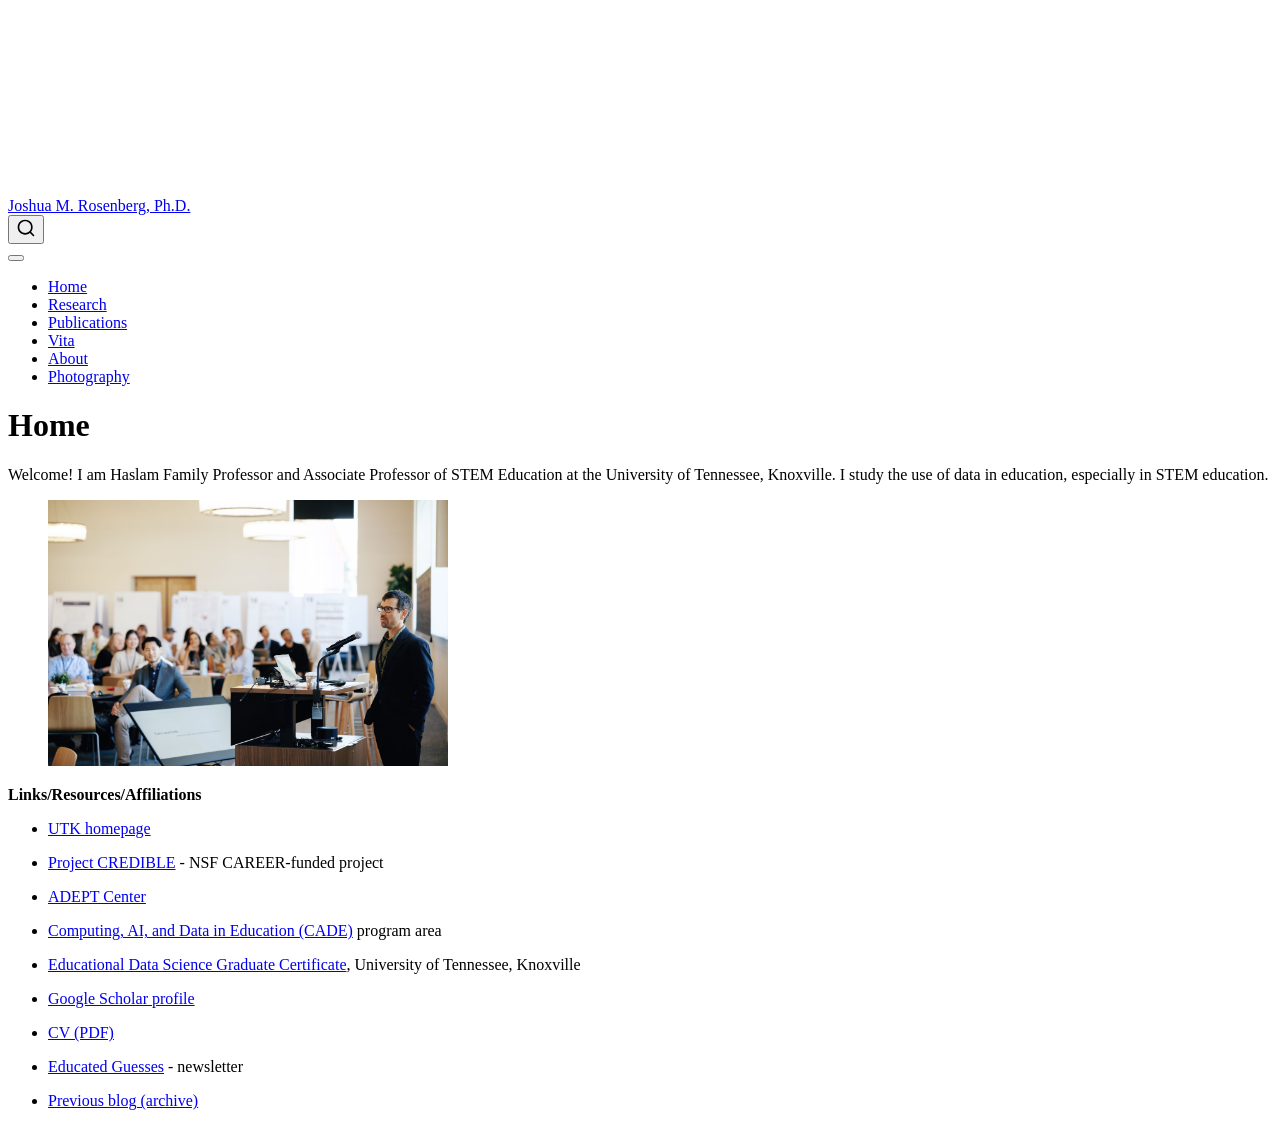
==== commit 2d658554: "update" ====
--- a/docs/index.html
+++ b/docs/index.html
@@ -158,12 +158,7 @@
 <p>Welcome! I am Haslam Family Professor and Associate Professor of STEM Education at the University of Tennessee, Knoxville. I study the use of data in education, especially in STEM education.</p>
 <div class="quarto-figure quarto-figure-center">
 <figure class="figure">
-<p><img src="images/20251217_Josh_Rosenberg_SB_025.jpg" class="img-fluid quarto-figure quarto-figure-center figure-img" style="width:35.0%" alt="Portrait of Joshua Rosenberg"></p>
-</figure>
-</div>
-<div class="quarto-figure quarto-figure-center">
-<figure class="figure">
-<p><img src="images/seds-keynote.jpeg" class="img-fluid quarto-figure quarto-figure-center figure-img" width="272"></p>
+<p><img src="images/seds-keynote.jpeg" class="img-fluid quarto-figure quarto-figure-center figure-img" width="400"></p>
 </figure>
 </div>
 <p><strong>Links/Resources/Affiliations</strong></p>
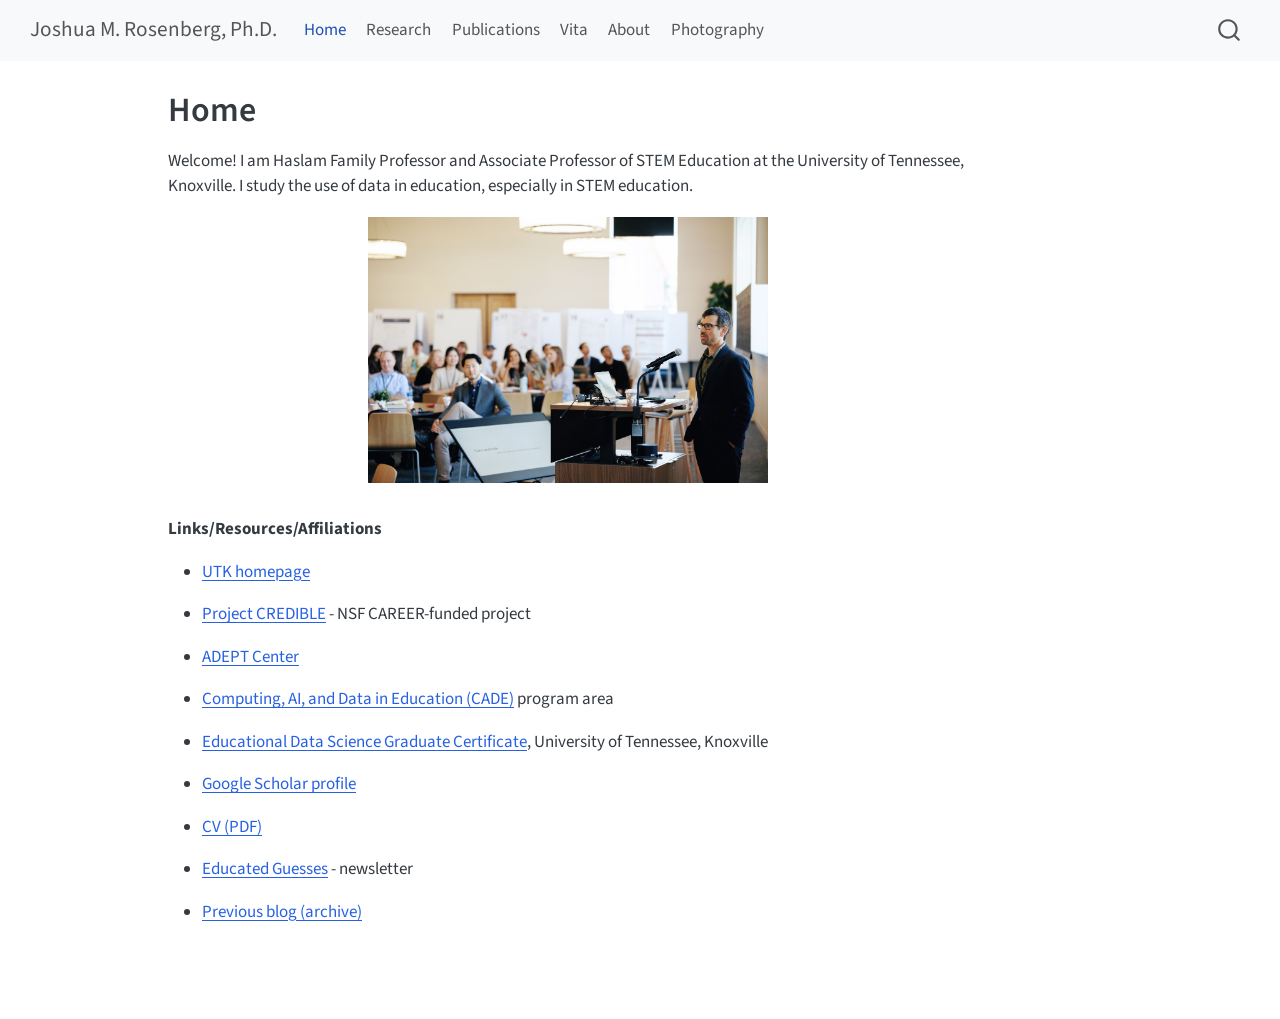
==== commit 7db832c7: "re-render" ====
--- a/docs/index.html
+++ b/docs/index.html
@@ -2,7 +2,7 @@
 <html xmlns="http://www.w3.org/1999/xhtml" lang="en" xml:lang="en"><head>
 
 <meta charset="utf-8">
-<meta name="generator" content="quarto-1.10.18">
+<meta name="generator" content="quarto-1.11.9">
 
 <meta name="viewport" content="width=device-width, initial-scale=1.0, user-scalable=yes">
 
@@ -38,14 +38,15 @@
 <meta name="quarto:offset" content="./">
 <script src="site_libs/quarto-html/quarto.js" type="module"></script>
 <script src="site_libs/quarto-html/tabsets/tabsets.js" type="module"></script>
+<script src="site_libs/quarto-html/scrollable-regions/scrollable-regions.js" type="module"></script>
 <script src="site_libs/quarto-html/popper.min.js"></script>
 <script src="site_libs/quarto-html/tippy.umd.min.js"></script>
 <script src="site_libs/quarto-html/anchor.min.js"></script>
 <link href="site_libs/quarto-html/tippy.css" rel="stylesheet">
-<link href="site_libs/quarto-html/quarto-syntax-highlighting-64a204ab8560d761af7679ceaba22944.css" rel="stylesheet" id="quarto-text-highlighting-styles">
+<link href="site_libs/quarto-html/quarto-syntax-highlighting-63b5708e65d6cd79cd7618c58d0c21e7.css" rel="stylesheet" id="quarto-text-highlighting-styles">
 <script src="site_libs/bootstrap/bootstrap.min.js"></script>
 <link href="site_libs/bootstrap/bootstrap-icons.css" rel="stylesheet">
-<link href="site_libs/bootstrap/bootstrap-445b8638c3d06994fee0907d791121c4.min.css" rel="stylesheet" append-hash="true" id="quarto-bootstrap" data-mode="light">
+<link href="site_libs/bootstrap/bootstrap-d31a0c91b01e363be7b7a36e602e2c70.min.css" rel="stylesheet" append-hash="true" id="quarto-bootstrap" data-mode="light">
 <script id="quarto-search-options" type="application/json">{
   "location": "navbar",
   "copy-button": false,
@@ -78,19 +79,18 @@
 <link rel="stylesheet" href="styles.css">
 </head>
 
-<body class="nav-fixed quarto-light">
+<body class="nav-fixed quarto-light"><a id="quarto-skip-link" class="visually-hidden-focusable" href="#quarto-document-content">Skip to main content</a>
 
 <div id="quarto-search-results"></div>
   <header id="quarto-header" class="headroom fixed-top">
-    <nav class="navbar navbar-expand-lg " data-bs-theme="dark">
+    <nav class="navbar navbar-expand-lg " data-bs-theme="dark" aria-label="Site">
       <div class="navbar-container container-fluid">
       <div class="navbar-brand-container mx-auto">
     <a class="navbar-brand" href="./index.html">
     <span class="navbar-title">Joshua M. Rosenberg, Ph.D.</span>
     </a>
   </div>
-            <div id="quarto-search" class="" title="Search"></div>
-          <button class="navbar-toggler" type="button" data-bs-toggle="collapse" data-bs-target="#navbarCollapse" aria-controls="navbarCollapse" role="menu" aria-expanded="false" aria-label="Toggle navigation" onclick="if (window.quartoToggleHeadroom) { window.quartoToggleHeadroom(); }">
+          <button class="navbar-toggler" type="button" data-bs-toggle="collapse" data-bs-target="#navbarCollapse" aria-controls="navbarCollapse" aria-expanded="false" aria-label="Toggle navigation" onclick="if (window.quartoToggleHeadroom) { window.quartoToggleHeadroom(); }">
   <span class="navbar-toggler-icon"></span>
 </button>
           <div class="collapse navbar-collapse" id="navbarCollapse">
@@ -123,6 +123,7 @@
           </div> <!-- /navcollapse -->
             <div class="quarto-navbar-tools">
 </div>
+            <div id="quarto-search" class="" title="Search"></div>
       </div> <!-- /container-fluid -->
     </nav>
 </header>
@@ -134,7 +135,7 @@
         
     </div>
 <!-- main -->
-<main class="content" id="quarto-document-content">
+<main class="content" id="quarto-document-content" tabindex="-1">
 
 <header id="title-block-header" class="quarto-title-block default">
 <div class="quarto-title">
@@ -255,7 +256,8 @@
           return filterRegex.test(href) || localhostRegex.test(href) || mailtoRegex.test(href);
       }
       // Inspect non-navigation links and adorn them if external
-     var links = window.document.querySelectorAll('a[href]:not(.nav-link):not(.navbar-brand):not(.toc-action):not(.sidebar-link):not(.sidebar-item-toggle):not(.pagination-link):not(.no-external):not([aria-hidden]):not(.dropdown-item):not(.quarto-navigation-tool):not(.about-link)');
+      window.quartoDecorateExternalLinks = function (root) {
+     var links = (root || window.document).querySelectorAll('a[href]:not(.nav-link):not(.navbar-brand):not(.toc-action):not(.sidebar-link):not(.sidebar-item-toggle):not(.pagination-link):not(.no-external):not([aria-hidden]):not(.dropdown-item):not(.quarto-navigation-tool):not(.about-link)');
       for (var i=0; i<links.length; i++) {
         const link = links[i];
         if (!isInternal(link.href)) {
@@ -264,8 +266,69 @@
           if (link.dataset.originalHref !== undefined) {
             link.href = link.dataset.originalHref;
           }
-        }
-      }
+          if (!link.classList.contains('no-external-icon')) {
+          }
+        }
+      }
+      };
+      window.quartoDecorateExternalLinks(window.document);
+    // Esc closes the popup (WCAG 1.4.13) and focus leaving both trigger and
+    // popup closes it (WCAG 2.4.11); tippy handles neither for interactive popups.
+    const hideOnEscAndFocusOut = {
+      name: 'hideOnEscAndFocusOut',
+      defaultValue: true,
+      fn(instance) {
+        const dismiss = () => {
+          // A show scheduled by the trigger delay would otherwise reopen it
+          instance.clearDelayTimeouts();
+          instance.hide();
+        };
+        const onKeyDown = (event) => {
+          if (event.key !== 'Escape') {
+            return;
+          }
+          // Keep Esc from also reaching page handlers (e.g. reveal.js overview),
+          // except an open reveal.js slide menu, which Esc should close too.
+          // The menu handles keys only when its keyboard option is on.
+          const menuHandlesEsc = window.Reveal?.getPlugin?.('menu')?.isOpen() &&
+            window.Reveal.getConfig().menu?.keyboard !== false;
+          if (!menuHandlesEsc) {
+            event.stopPropagation();
+          }
+          if (instance.popper.contains(window.document.activeElement)) {
+            // Disabled while refocusing so the focus trigger does not reopen it
+            instance.disable();
+            instance.reference.focus();
+            instance.enable();
+          }
+          dismiss();
+        };
+        const onFocusOut = (event) => {
+          const target = event.relatedTarget;
+          if (target && !instance.reference.contains(target) &&
+              !instance.popper.contains(target)) {
+            dismiss();
+          }
+        };
+        // On the trigger too: a click trigger (code-annotations: select) has no
+        // blur handling. Attached for the instance's lifetime so leaving the
+        // trigger also cancels a show still pending on the trigger delay.
+        instance.reference.addEventListener('focusout', onFocusOut);
+        return {
+          onShow() {
+            window.document.addEventListener('keydown', onKeyDown, true);
+            instance.popper.addEventListener('focusout', onFocusOut);
+          },
+          onHide() {
+            window.document.removeEventListener('keydown', onKeyDown, true);
+            instance.popper.removeEventListener('focusout', onFocusOut);
+          },
+          onDestroy() {
+            instance.reference.removeEventListener('focusout', onFocusOut);
+          },
+        };
+      },
+    };
     function tippyHover(el, contentFn, onTriggerFn, onUntriggerFn) {
       const config = {
         allowHTML: true,
@@ -279,6 +342,7 @@
         interactiveBorder: 10,
         theme: 'quarto',
         placement: 'bottom-start',
+        plugins: [hideOnEscAndFocusOut],
       };
       if (contentFn) {
         config.content = contentFn;
@@ -441,44 +505,54 @@
           const lineIds = lines.map((line) => {
             return targetCell + "-" + line;
           })
-          let top = null;
-          let height = null;
-          let parent = null;
+          // Each band is positioned against its own containing block, which is
+          // not the offsetParent of the lines, so place it from client rects.
+          const placeBand = (band, firstEl, lastEl, codeBlock) => {
+            const container = band.offsetParent;
+            if (container === null) {
+              return;
+            }
+            const containerRect = container.getBoundingClientRect();
+            // Reveal.js scales slides with a transform, so convert client
+            // pixels back to the CSS pixels of the container.
+            const scale = containerRect.height / container.offsetHeight || 1;
+            const firstRect = firstEl.getBoundingClientRect();
+            const lastRect = lastEl.getBoundingClientRect();
+            const top = (firstRect.top - containerRect.top) / scale - container.clientTop + container.scrollTop;
+            const height = (lastRect.bottom - firstRect.top) / scale;
+            band.style.top = top - 2 + "px";
+            band.style.height = height + 4 + "px";
+            if (codeBlock) {
+              // Without the copy button wrapper, the containing block is wider
+              // than the code block, so span the code block explicitly.
+              const blockRect = codeBlock.getBoundingClientRect();
+              band.style.left = (blockRect.left - containerRect.left) / scale - container.clientLeft + container.scrollLeft + "px";
+              band.style.width = blockRect.width / scale + "px";
+            }
+          };
           if (lineIds.length > 0) {
-              //compute the position of the single el (top and bottom and make a div)
-              const el = window.document.getElementById(lineIds[0]);
-              top = el.offsetTop;
-              height = el.offsetHeight;
-              parent = el.parentElement.parentElement;
-            if (lineIds.length > 1) {
-              const lastEl = window.document.getElementById(lineIds[lineIds.length - 1]);
-              const bottom = lastEl.offsetTop + lastEl.offsetHeight;
-              height = bottom - top;
-            }
-            if (top !== null && height !== null && parent !== null) {
-              // cook up a div (if necessary) and position it 
-              let div = window.document.getElementById("code-annotation-line-highlight");
-              if (div === null) {
-                div = window.document.createElement("div");
-                div.setAttribute("id", "code-annotation-line-highlight");
-                div.style.position = 'absolute';
-                parent.appendChild(div);
-              }
-              div.style.top = top - 2 + "px";
-              div.style.height = height + 4 + "px";
-              div.style.left = 0;
-              let gutterDiv = window.document.getElementById("code-annotation-line-highlight-gutter");
-              if (gutterDiv === null) {
-                gutterDiv = window.document.createElement("div");
-                gutterDiv.setAttribute("id", "code-annotation-line-highlight-gutter");
-                gutterDiv.style.position = 'absolute';
-                const codeCell = window.document.getElementById(targetCell);
-                const gutter = codeCell.querySelector('.code-annotation-gutter');
-                gutter.appendChild(gutterDiv);
-              }
-              gutterDiv.style.top = top - 2 + "px";
-              gutterDiv.style.height = height + 4 + "px";
-            }
+            const el = window.document.getElementById(lineIds[0]);
+            const lastEl = window.document.getElementById(lineIds[lineIds.length - 1]);
+            const parent = el.parentElement.parentElement;
+            // cook up a div (if necessary) and position it
+            let div = window.document.getElementById("code-annotation-line-highlight");
+            if (div === null) {
+              div = window.document.createElement("div");
+              div.setAttribute("id", "code-annotation-line-highlight");
+              div.style.position = 'absolute';
+              parent.appendChild(div);
+            }
+            placeBand(div, el, lastEl, parent.closest("div.sourceCode") || parent);
+            let gutterDiv = window.document.getElementById("code-annotation-line-highlight-gutter");
+            if (gutterDiv === null) {
+              gutterDiv = window.document.createElement("div");
+              gutterDiv.setAttribute("id", "code-annotation-line-highlight-gutter");
+              gutterDiv.style.position = 'absolute';
+              const codeCell = window.document.getElementById(targetCell);
+              const gutter = codeCell.querySelector('.code-annotation-gutter');
+              gutter.appendChild(gutterDiv);
+            }
+            placeBand(gutterDiv, el, lastEl);
             selectedAnnoteEl = annoteEl;
           }
         };
@@ -577,6 +651,9 @@
     }
   });
   </script>
+  <script type="application/javascript">
+  window.quartoScrollableRegionsLabels = {"code":"Scrollable code","output":"Scrollable output"};
+  </script>
 </div> <!-- /content -->
 
 
--- a/docs/site_libs/quarto-html/quarto-syntax-highlighting-63b5708e65d6cd79cd7618c58d0c21e7.css
+++ b/docs/site_libs/quarto-html/quarto-syntax-highlighting-63b5708e65d6cd79cd7618c58d0c21e7.css
@@ -0,0 +1,236 @@
+/* quarto syntax highlight colors */
+:root {
+  --quarto-hl-ot-color: #003B4F;
+  --quarto-hl-at-color: #657422;
+  --quarto-hl-ss-color: #20794D;
+  --quarto-hl-an-color: #5E5E5E;
+  --quarto-hl-fu-color: #4758AB;
+  --quarto-hl-st-color: #20794D;
+  --quarto-hl-cf-color: #003B4F;
+  --quarto-hl-op-color: #5E5E5E;
+  --quarto-hl-er-color: #AD0000;
+  --quarto-hl-bn-color: #AD0000;
+  --quarto-hl-al-color: #AD0000;
+  --quarto-hl-va-color: #111111;
+  --quarto-hl-bu-color: inherit;
+  --quarto-hl-ex-color: inherit;
+  --quarto-hl-pp-color: #AD0000;
+  --quarto-hl-in-color: #5E5E5E;
+  --quarto-hl-vs-color: #20794D;
+  --quarto-hl-wa-color: #5E5E5E;
+  --quarto-hl-do-color: #5E5E5E;
+  --quarto-hl-im-color: #00769E;
+  --quarto-hl-ch-color: #20794D;
+  --quarto-hl-dt-color: #AD0000;
+  --quarto-hl-fl-color: #AD0000;
+  --quarto-hl-co-color: #5E5E5E;
+  --quarto-hl-cv-color: #5E5E5E;
+  --quarto-hl-cn-color: #8f5902;
+  --quarto-hl-sc-color: #5E5E5E;
+  --quarto-hl-dv-color: #AD0000;
+  --quarto-hl-kw-color: #003B4F;
+}
+
+/* other quarto variables */
+:root {
+  --quarto-font-monospace: SFMono-Regular, Menlo, Monaco, Consolas, "Liberation Mono", "Courier New", monospace;
+}
+
+/* syntax highlight based on Pandoc's rules */
+pre > code.sourceCode > span {
+  color: #003B4F;
+}
+
+code.sourceCode > span {
+  color: #003B4F;
+}
+
+div.sourceCode,
+div.sourceCode pre.sourceCode {
+  color: #003B4F;
+}
+
+/* Normal */
+code span {
+  color: #003B4F;
+}
+
+/* Alert */
+code span.al {
+  color: #AD0000;
+  font-style: inherit;
+}
+
+/* Annotation */
+code span.an {
+  color: #5E5E5E;
+  font-style: inherit;
+}
+
+/* Attribute */
+code span.at {
+  color: #657422;
+  font-style: inherit;
+}
+
+/* BaseN */
+code span.bn {
+  color: #AD0000;
+  font-style: inherit;
+}
+
+/* BuiltIn */
+code span.bu {
+  font-style: inherit;
+}
+
+/* ControlFlow */
+code span.cf {
+  color: #003B4F;
+  font-weight: bold;
+  font-style: inherit;
+}
+
+/* Char */
+code span.ch {
+  color: #20794D;
+  font-style: inherit;
+}
+
+/* Constant */
+code span.cn {
+  color: #8f5902;
+  font-style: inherit;
+}
+
+/* Comment */
+code span.co {
+  color: #5E5E5E;
+  font-style: inherit;
+}
+
+/* CommentVar */
+code span.cv {
+  color: #5E5E5E;
+  font-style: italic;
+}
+
+/* Documentation */
+code span.do {
+  color: #5E5E5E;
+  font-style: italic;
+}
+
+/* DataType */
+code span.dt {
+  color: #AD0000;
+  font-style: inherit;
+}
+
+/* DecVal */
+code span.dv {
+  color: #AD0000;
+  font-style: inherit;
+}
+
+/* Error */
+code span.er {
+  color: #AD0000;
+  font-style: inherit;
+}
+
+/* Extension */
+code span.ex {
+  font-style: inherit;
+}
+
+/* Float */
+code span.fl {
+  color: #AD0000;
+  font-style: inherit;
+}
+
+/* Function */
+code span.fu {
+  color: #4758AB;
+  font-style: inherit;
+}
+
+/* Import */
+code span.im {
+  color: #00769E;
+  font-style: inherit;
+}
+
+/* Information */
+code span.in {
+  color: #5E5E5E;
+  font-style: inherit;
+}
+
+/* Keyword */
+code span.kw {
+  color: #003B4F;
+  font-weight: bold;
+  font-style: inherit;
+}
+
+/* Operator */
+code span.op {
+  color: #5E5E5E;
+  font-style: inherit;
+}
+
+/* Other */
+code span.ot {
+  color: #003B4F;
+  font-style: inherit;
+}
+
+/* Preprocessor */
+code span.pp {
+  color: #AD0000;
+  font-style: inherit;
+}
+
+/* SpecialChar */
+code span.sc {
+  color: #5E5E5E;
+  font-style: inherit;
+}
+
+/* SpecialString */
+code span.ss {
+  color: #20794D;
+  font-style: inherit;
+}
+
+/* String */
+code span.st {
+  color: #20794D;
+  font-style: inherit;
+}
+
+/* Variable */
+code span.va {
+  color: #111111;
+  font-style: inherit;
+}
+
+/* VerbatimString */
+code span.vs {
+  color: #20794D;
+  font-style: inherit;
+}
+
+/* Warning */
+code span.wa {
+  color: #5E5E5E;
+  font-style: italic;
+}
+
+.prevent-inlining {
+  content: "</";
+}
+
+/*# sourceMappingURL=054cc16b9e9817627be6994582d2ffb5.css.map */
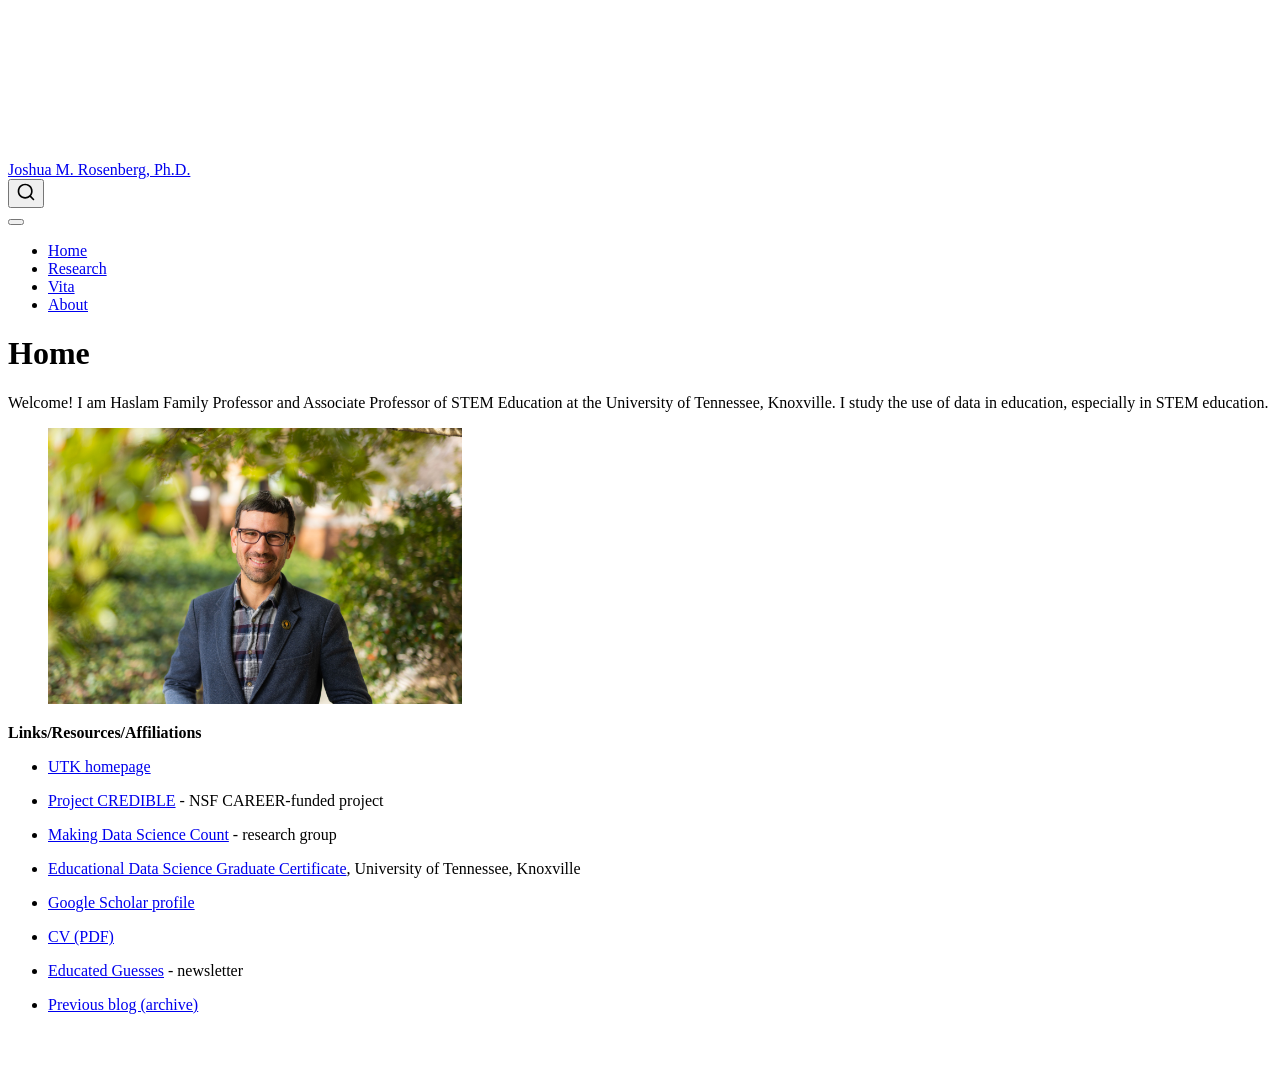
==== commit efc1f467: "update" ====
--- a/docs/index.html
+++ b/docs/index.html
@@ -2,7 +2,7 @@
 <html xmlns="http://www.w3.org/1999/xhtml" lang="en" xml:lang="en"><head>
 
 <meta charset="utf-8">
-<meta name="generator" content="quarto-1.11.9">
+<meta name="generator" content="quarto-1.10.18">
 
 <meta name="viewport" content="width=device-width, initial-scale=1.0, user-scalable=yes">
 
@@ -38,15 +38,14 @@
 <meta name="quarto:offset" content="./">
 <script src="site_libs/quarto-html/quarto.js" type="module"></script>
 <script src="site_libs/quarto-html/tabsets/tabsets.js" type="module"></script>
-<script src="site_libs/quarto-html/scrollable-regions/scrollable-regions.js" type="module"></script>
 <script src="site_libs/quarto-html/popper.min.js"></script>
 <script src="site_libs/quarto-html/tippy.umd.min.js"></script>
 <script src="site_libs/quarto-html/anchor.min.js"></script>
 <link href="site_libs/quarto-html/tippy.css" rel="stylesheet">
-<link href="site_libs/quarto-html/quarto-syntax-highlighting-63b5708e65d6cd79cd7618c58d0c21e7.css" rel="stylesheet" id="quarto-text-highlighting-styles">
+<link href="site_libs/quarto-html/quarto-syntax-highlighting-64a204ab8560d761af7679ceaba22944.css" rel="stylesheet" id="quarto-text-highlighting-styles">
 <script src="site_libs/bootstrap/bootstrap.min.js"></script>
 <link href="site_libs/bootstrap/bootstrap-icons.css" rel="stylesheet">
-<link href="site_libs/bootstrap/bootstrap-d31a0c91b01e363be7b7a36e602e2c70.min.css" rel="stylesheet" append-hash="true" id="quarto-bootstrap" data-mode="light">
+<link href="site_libs/bootstrap/bootstrap-445b8638c3d06994fee0907d791121c4.min.css" rel="stylesheet" append-hash="true" id="quarto-bootstrap" data-mode="light">
 <script id="quarto-search-options" type="application/json">{
   "location": "navbar",
   "copy-button": false,
@@ -79,18 +78,19 @@
 <link rel="stylesheet" href="styles.css">
 </head>
 
-<body class="nav-fixed quarto-light"><a id="quarto-skip-link" class="visually-hidden-focusable" href="#quarto-document-content">Skip to main content</a>
+<body class="nav-fixed quarto-light">
 
 <div id="quarto-search-results"></div>
   <header id="quarto-header" class="headroom fixed-top">
-    <nav class="navbar navbar-expand-lg " data-bs-theme="dark" aria-label="Site">
+    <nav class="navbar navbar-expand-lg " data-bs-theme="dark">
       <div class="navbar-container container-fluid">
       <div class="navbar-brand-container mx-auto">
     <a class="navbar-brand" href="./index.html">
     <span class="navbar-title">Joshua M. Rosenberg, Ph.D.</span>
     </a>
   </div>
-          <button class="navbar-toggler" type="button" data-bs-toggle="collapse" data-bs-target="#navbarCollapse" aria-controls="navbarCollapse" aria-expanded="false" aria-label="Toggle navigation" onclick="if (window.quartoToggleHeadroom) { window.quartoToggleHeadroom(); }">
+            <div id="quarto-search" class="" title="Search"></div>
+          <button class="navbar-toggler" type="button" data-bs-toggle="collapse" data-bs-target="#navbarCollapse" aria-controls="navbarCollapse" role="menu" aria-expanded="false" aria-label="Toggle navigation" onclick="if (window.quartoToggleHeadroom) { window.quartoToggleHeadroom(); }">
   <span class="navbar-toggler-icon"></span>
 </button>
           <div class="collapse navbar-collapse" id="navbarCollapse">
@@ -104,10 +104,6 @@
 <span class="menu-text">Research</span></a>
   </li>  
   <li class="nav-item">
-    <a class="nav-link" href="./publications.html"> 
-<span class="menu-text">Publications</span></a>
-  </li>  
-  <li class="nav-item">
     <a class="nav-link" href="./vita.html"> 
 <span class="menu-text">Vita</span></a>
   </li>  
@@ -115,15 +111,10 @@
     <a class="nav-link" href="./about.html"> 
 <span class="menu-text">About</span></a>
   </li>  
-  <li class="nav-item">
-    <a class="nav-link" href="./photography.html"> 
-<span class="menu-text">Photography</span></a>
-  </li>  
 </ul>
           </div> <!-- /navcollapse -->
             <div class="quarto-navbar-tools">
 </div>
-            <div id="quarto-search" class="" title="Search"></div>
       </div> <!-- /container-fluid -->
     </nav>
 </header>
@@ -135,7 +126,7 @@
         
     </div>
 <!-- main -->
-<main class="content" id="quarto-document-content" tabindex="-1">
+<main class="content" id="quarto-document-content">
 
 <header id="title-block-header" class="quarto-title-block default">
 <div class="quarto-title">
@@ -159,15 +150,14 @@
 <p>Welcome! I am Haslam Family Professor and Associate Professor of STEM Education at the University of Tennessee, Knoxville. I study the use of data in education, especially in STEM education.</p>
 <div class="quarto-figure quarto-figure-center">
 <figure class="figure">
-<p><img src="images/seds-keynote.jpeg" class="img-fluid quarto-figure quarto-figure-center figure-img" width="400"></p>
+<p><img src="images/20251217_Josh_Rosenberg_SB_025.jpg" class="img-fluid quarto-figure quarto-figure-center figure-img" style="width:35.0%" alt="Portrait of Joshua Rosenberg"></p>
 </figure>
 </div>
 <p><strong>Links/Resources/Affiliations</strong></p>
 <ul>
 <li><p><a href="https://cehhs.utk.edu/tpte/people/joshua-rosenberg-phd/">UTK homepage</a></p></li>
 <li><p><a href="https://projectcredible.com/">Project CREDIBLE</a> - NSF CAREER-funded project</p></li>
-<li><p><a href="https://cehhs.utk.edu/tpte/research-and-engaged-scholarship/centers/adept/">ADEPT Center</a></p></li>
-<li><p><a href="https://cehhs.utk.edu/tpte/about-tpte/interdisciplinary-learning-and-teaching-ilt-in-early-childhood-design-and-technology-and-stem-unit/computing-ai-and-data-in-education-cade/">Computing, AI, and Data in Education (CADE)</a> program area</p></li>
+<li><p><a href="https://makingdatasciencecount.com/">Making Data Science Count</a> - research group</p></li>
 <li><p><a href="https://volsonline.utk.edu/programs-degrees/educational-data-science-gc/">Educational Data Science Graduate Certificate</a>, University of Tennessee, Knoxville</p></li>
 <li><p><a href="https://scholar.google.com/citations?user=nxVowRQAAAAJ&amp;hl=en&amp;oi=ao">Google Scholar profile</a></p></li>
 <li><p><a href="https://joshuamrosenberg.com/vita.pdf">CV (PDF)</a></p></li>
@@ -256,8 +246,7 @@
           return filterRegex.test(href) || localhostRegex.test(href) || mailtoRegex.test(href);
       }
       // Inspect non-navigation links and adorn them if external
-      window.quartoDecorateExternalLinks = function (root) {
-     var links = (root || window.document).querySelectorAll('a[href]:not(.nav-link):not(.navbar-brand):not(.toc-action):not(.sidebar-link):not(.sidebar-item-toggle):not(.pagination-link):not(.no-external):not([aria-hidden]):not(.dropdown-item):not(.quarto-navigation-tool):not(.about-link)');
+     var links = window.document.querySelectorAll('a[href]:not(.nav-link):not(.navbar-brand):not(.toc-action):not(.sidebar-link):not(.sidebar-item-toggle):not(.pagination-link):not(.no-external):not([aria-hidden]):not(.dropdown-item):not(.quarto-navigation-tool):not(.about-link)');
       for (var i=0; i<links.length; i++) {
         const link = links[i];
         if (!isInternal(link.href)) {
@@ -266,69 +255,8 @@
           if (link.dataset.originalHref !== undefined) {
             link.href = link.dataset.originalHref;
           }
-          if (!link.classList.contains('no-external-icon')) {
-          }
-        }
-      }
-      };
-      window.quartoDecorateExternalLinks(window.document);
-    // Esc closes the popup (WCAG 1.4.13) and focus leaving both trigger and
-    // popup closes it (WCAG 2.4.11); tippy handles neither for interactive popups.
-    const hideOnEscAndFocusOut = {
-      name: 'hideOnEscAndFocusOut',
-      defaultValue: true,
-      fn(instance) {
-        const dismiss = () => {
-          // A show scheduled by the trigger delay would otherwise reopen it
-          instance.clearDelayTimeouts();
-          instance.hide();
-        };
-        const onKeyDown = (event) => {
-          if (event.key !== 'Escape') {
-            return;
-          }
-          // Keep Esc from also reaching page handlers (e.g. reveal.js overview),
-          // except an open reveal.js slide menu, which Esc should close too.
-          // The menu handles keys only when its keyboard option is on.
-          const menuHandlesEsc = window.Reveal?.getPlugin?.('menu')?.isOpen() &&
-            window.Reveal.getConfig().menu?.keyboard !== false;
-          if (!menuHandlesEsc) {
-            event.stopPropagation();
-          }
-          if (instance.popper.contains(window.document.activeElement)) {
-            // Disabled while refocusing so the focus trigger does not reopen it
-            instance.disable();
-            instance.reference.focus();
-            instance.enable();
-          }
-          dismiss();
-        };
-        const onFocusOut = (event) => {
-          const target = event.relatedTarget;
-          if (target && !instance.reference.contains(target) &&
-              !instance.popper.contains(target)) {
-            dismiss();
-          }
-        };
-        // On the trigger too: a click trigger (code-annotations: select) has no
-        // blur handling. Attached for the instance's lifetime so leaving the
-        // trigger also cancels a show still pending on the trigger delay.
-        instance.reference.addEventListener('focusout', onFocusOut);
-        return {
-          onShow() {
-            window.document.addEventListener('keydown', onKeyDown, true);
-            instance.popper.addEventListener('focusout', onFocusOut);
-          },
-          onHide() {
-            window.document.removeEventListener('keydown', onKeyDown, true);
-            instance.popper.removeEventListener('focusout', onFocusOut);
-          },
-          onDestroy() {
-            instance.reference.removeEventListener('focusout', onFocusOut);
-          },
-        };
-      },
-    };
+        }
+      }
     function tippyHover(el, contentFn, onTriggerFn, onUntriggerFn) {
       const config = {
         allowHTML: true,
@@ -342,7 +270,6 @@
         interactiveBorder: 10,
         theme: 'quarto',
         placement: 'bottom-start',
-        plugins: [hideOnEscAndFocusOut],
       };
       if (contentFn) {
         config.content = contentFn;
@@ -505,54 +432,44 @@
           const lineIds = lines.map((line) => {
             return targetCell + "-" + line;
           })
-          // Each band is positioned against its own containing block, which is
-          // not the offsetParent of the lines, so place it from client rects.
-          const placeBand = (band, firstEl, lastEl, codeBlock) => {
-            const container = band.offsetParent;
-            if (container === null) {
-              return;
-            }
-            const containerRect = container.getBoundingClientRect();
-            // Reveal.js scales slides with a transform, so convert client
-            // pixels back to the CSS pixels of the container.
-            const scale = containerRect.height / container.offsetHeight || 1;
-            const firstRect = firstEl.getBoundingClientRect();
-            const lastRect = lastEl.getBoundingClientRect();
-            const top = (firstRect.top - containerRect.top) / scale - container.clientTop + container.scrollTop;
-            const height = (lastRect.bottom - firstRect.top) / scale;
-            band.style.top = top - 2 + "px";
-            band.style.height = height + 4 + "px";
-            if (codeBlock) {
-              // Without the copy button wrapper, the containing block is wider
-              // than the code block, so span the code block explicitly.
-              const blockRect = codeBlock.getBoundingClientRect();
-              band.style.left = (blockRect.left - containerRect.left) / scale - container.clientLeft + container.scrollLeft + "px";
-              band.style.width = blockRect.width / scale + "px";
-            }
-          };
+          let top = null;
+          let height = null;
+          let parent = null;
           if (lineIds.length > 0) {
-            const el = window.document.getElementById(lineIds[0]);
-            const lastEl = window.document.getElementById(lineIds[lineIds.length - 1]);
-            const parent = el.parentElement.parentElement;
-            // cook up a div (if necessary) and position it
-            let div = window.document.getElementById("code-annotation-line-highlight");
-            if (div === null) {
-              div = window.document.createElement("div");
-              div.setAttribute("id", "code-annotation-line-highlight");
-              div.style.position = 'absolute';
-              parent.appendChild(div);
-            }
-            placeBand(div, el, lastEl, parent.closest("div.sourceCode") || parent);
-            let gutterDiv = window.document.getElementById("code-annotation-line-highlight-gutter");
-            if (gutterDiv === null) {
-              gutterDiv = window.document.createElement("div");
-              gutterDiv.setAttribute("id", "code-annotation-line-highlight-gutter");
-              gutterDiv.style.position = 'absolute';
-              const codeCell = window.document.getElementById(targetCell);
-              const gutter = codeCell.querySelector('.code-annotation-gutter');
-              gutter.appendChild(gutterDiv);
-            }
-            placeBand(gutterDiv, el, lastEl);
+              //compute the position of the single el (top and bottom and make a div)
+              const el = window.document.getElementById(lineIds[0]);
+              top = el.offsetTop;
+              height = el.offsetHeight;
+              parent = el.parentElement.parentElement;
+            if (lineIds.length > 1) {
+              const lastEl = window.document.getElementById(lineIds[lineIds.length - 1]);
+              const bottom = lastEl.offsetTop + lastEl.offsetHeight;
+              height = bottom - top;
+            }
+            if (top !== null && height !== null && parent !== null) {
+              // cook up a div (if necessary) and position it 
+              let div = window.document.getElementById("code-annotation-line-highlight");
+              if (div === null) {
+                div = window.document.createElement("div");
+                div.setAttribute("id", "code-annotation-line-highlight");
+                div.style.position = 'absolute';
+                parent.appendChild(div);
+              }
+              div.style.top = top - 2 + "px";
+              div.style.height = height + 4 + "px";
+              div.style.left = 0;
+              let gutterDiv = window.document.getElementById("code-annotation-line-highlight-gutter");
+              if (gutterDiv === null) {
+                gutterDiv = window.document.createElement("div");
+                gutterDiv.setAttribute("id", "code-annotation-line-highlight-gutter");
+                gutterDiv.style.position = 'absolute';
+                const codeCell = window.document.getElementById(targetCell);
+                const gutter = codeCell.querySelector('.code-annotation-gutter');
+                gutter.appendChild(gutterDiv);
+              }
+              gutterDiv.style.top = top - 2 + "px";
+              gutterDiv.style.height = height + 4 + "px";
+            }
             selectedAnnoteEl = annoteEl;
           }
         };
@@ -651,9 +568,6 @@
     }
   });
   </script>
-  <script type="application/javascript">
-  window.quartoScrollableRegionsLabels = {"code":"Scrollable code","output":"Scrollable output"};
-  </script>
 </div> <!-- /content -->
 
 
--- a/docs/site_libs/quarto-html/quarto-syntax-highlighting-64a204ab8560d761af7679ceaba22944.css
+++ b/docs/site_libs/quarto-html/quarto-syntax-highlighting-64a204ab8560d761af7679ceaba22944.css
@@ -0,0 +1,236 @@
+/* quarto syntax highlight colors */
+:root {
+  --quarto-hl-ot-color: #003B4F;
+  --quarto-hl-at-color: #657422;
+  --quarto-hl-ss-color: #20794D;
+  --quarto-hl-an-color: #5E5E5E;
+  --quarto-hl-fu-color: #4758AB;
+  --quarto-hl-st-color: #20794D;
+  --quarto-hl-cf-color: #003B4F;
+  --quarto-hl-op-color: #5E5E5E;
+  --quarto-hl-er-color: #AD0000;
+  --quarto-hl-bn-color: #AD0000;
+  --quarto-hl-al-color: #AD0000;
+  --quarto-hl-va-color: #111111;
+  --quarto-hl-bu-color: inherit;
+  --quarto-hl-ex-color: inherit;
+  --quarto-hl-pp-color: #AD0000;
+  --quarto-hl-in-color: #5E5E5E;
+  --quarto-hl-vs-color: #20794D;
+  --quarto-hl-wa-color: #5E5E5E;
+  --quarto-hl-do-color: #5E5E5E;
+  --quarto-hl-im-color: #00769E;
+  --quarto-hl-ch-color: #20794D;
+  --quarto-hl-dt-color: #AD0000;
+  --quarto-hl-fl-color: #AD0000;
+  --quarto-hl-co-color: #5E5E5E;
+  --quarto-hl-cv-color: #5E5E5E;
+  --quarto-hl-cn-color: #8f5902;
+  --quarto-hl-sc-color: #5E5E5E;
+  --quarto-hl-dv-color: #AD0000;
+  --quarto-hl-kw-color: #003B4F;
+}
+
+/* other quarto variables */
+:root {
+  --quarto-font-monospace: SFMono-Regular, Menlo, Monaco, Consolas, "Liberation Mono", "Courier New", monospace;
+}
+
+/* syntax highlight based on Pandoc's rules */
+pre > code.sourceCode > span {
+  color: #003B4F;
+}
+
+code.sourceCode > span {
+  color: #003B4F;
+}
+
+div.sourceCode,
+div.sourceCode pre.sourceCode {
+  color: #003B4F;
+}
+
+/* Normal */
+code span {
+  color: #003B4F;
+}
+
+/* Alert */
+code span.al {
+  color: #AD0000;
+  font-style: inherit;
+}
+
+/* Annotation */
+code span.an {
+  color: #5E5E5E;
+  font-style: inherit;
+}
+
+/* Attribute */
+code span.at {
+  color: #657422;
+  font-style: inherit;
+}
+
+/* BaseN */
+code span.bn {
+  color: #AD0000;
+  font-style: inherit;
+}
+
+/* BuiltIn */
+code span.bu {
+  font-style: inherit;
+}
+
+/* ControlFlow */
+code span.cf {
+  color: #003B4F;
+  font-weight: bold;
+  font-style: inherit;
+}
+
+/* Char */
+code span.ch {
+  color: #20794D;
+  font-style: inherit;
+}
+
+/* Constant */
+code span.cn {
+  color: #8f5902;
+  font-style: inherit;
+}
+
+/* Comment */
+code span.co {
+  color: #5E5E5E;
+  font-style: inherit;
+}
+
+/* CommentVar */
+code span.cv {
+  color: #5E5E5E;
+  font-style: italic;
+}
+
+/* Documentation */
+code span.do {
+  color: #5E5E5E;
+  font-style: italic;
+}
+
+/* DataType */
+code span.dt {
+  color: #AD0000;
+  font-style: inherit;
+}
+
+/* DecVal */
+code span.dv {
+  color: #AD0000;
+  font-style: inherit;
+}
+
+/* Error */
+code span.er {
+  color: #AD0000;
+  font-style: inherit;
+}
+
+/* Extension */
+code span.ex {
+  font-style: inherit;
+}
+
+/* Float */
+code span.fl {
+  color: #AD0000;
+  font-style: inherit;
+}
+
+/* Function */
+code span.fu {
+  color: #4758AB;
+  font-style: inherit;
+}
+
+/* Import */
+code span.im {
+  color: #00769E;
+  font-style: inherit;
+}
+
+/* Information */
+code span.in {
+  color: #5E5E5E;
+  font-style: inherit;
+}
+
+/* Keyword */
+code span.kw {
+  color: #003B4F;
+  font-weight: bold;
+  font-style: inherit;
+}
+
+/* Operator */
+code span.op {
+  color: #5E5E5E;
+  font-style: inherit;
+}
+
+/* Other */
+code span.ot {
+  color: #003B4F;
+  font-style: inherit;
+}
+
+/* Preprocessor */
+code span.pp {
+  color: #AD0000;
+  font-style: inherit;
+}
+
+/* SpecialChar */
+code span.sc {
+  color: #5E5E5E;
+  font-style: inherit;
+}
+
+/* SpecialString */
+code span.ss {
+  color: #20794D;
+  font-style: inherit;
+}
+
+/* String */
+code span.st {
+  color: #20794D;
+  font-style: inherit;
+}
+
+/* Variable */
+code span.va {
+  color: #111111;
+  font-style: inherit;
+}
+
+/* VerbatimString */
+code span.vs {
+  color: #20794D;
+  font-style: inherit;
+}
+
+/* Warning */
+code span.wa {
+  color: #5E5E5E;
+  font-style: italic;
+}
+
+.prevent-inlining {
+  content: "</";
+}
+
+/*# sourceMappingURL=9d8d5bb603a83b8298b89080a598c93b.css.map */
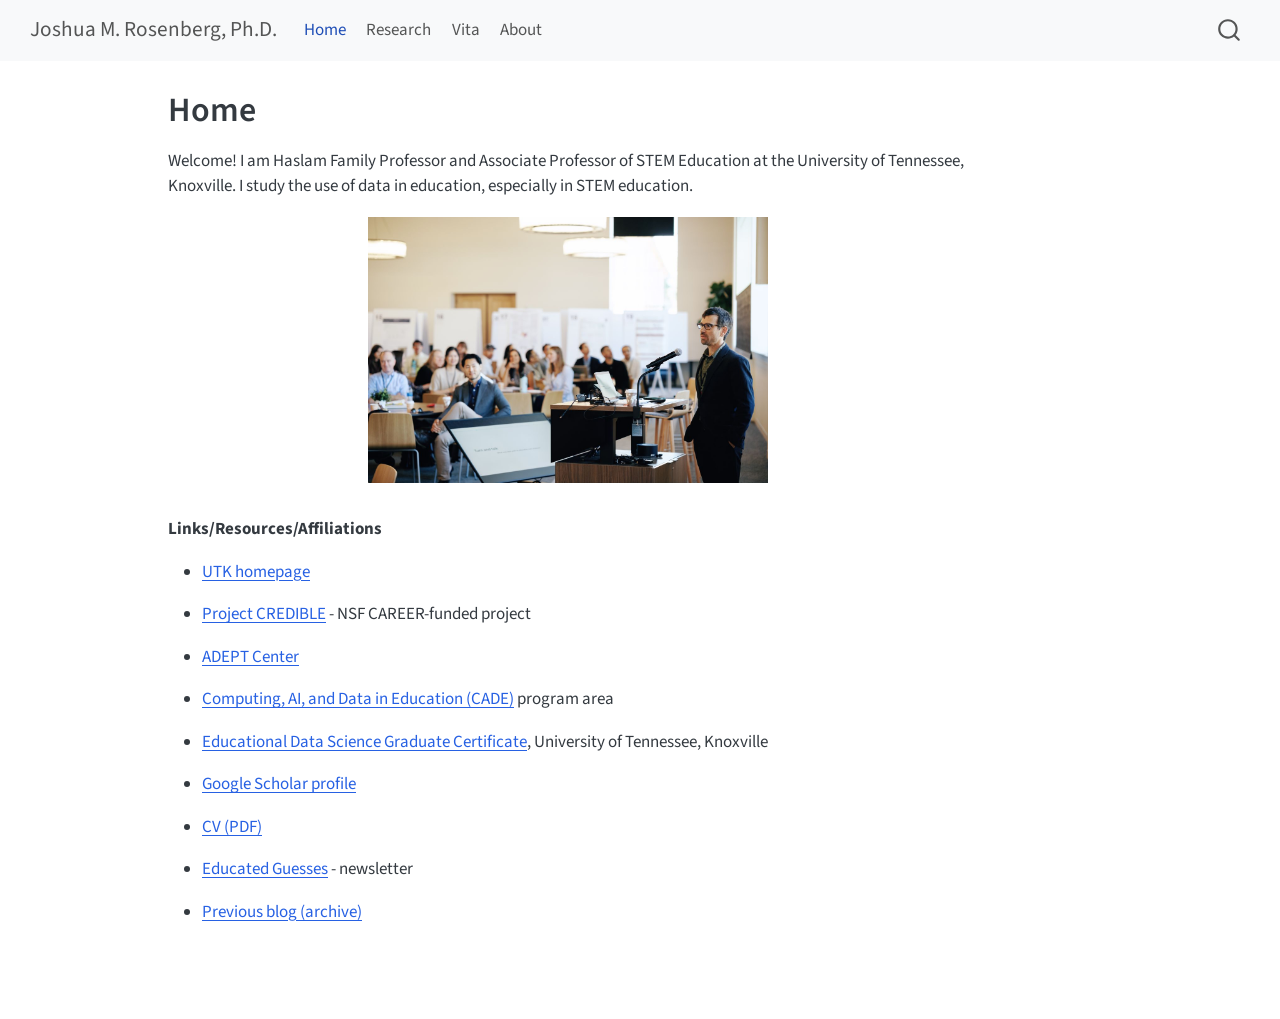
==== commit 2ae3e87a: "Merge remote-tracking branch 'origin/main'" ====
--- a/docs/index.html
+++ b/docs/index.html
@@ -2,7 +2,7 @@
 <html xmlns="http://www.w3.org/1999/xhtml" lang="en" xml:lang="en"><head>
 
 <meta charset="utf-8">
-<meta name="generator" content="quarto-1.10.18">
+<meta name="generator" content="quarto-1.11.9">
 
 <meta name="viewport" content="width=device-width, initial-scale=1.0, user-scalable=yes">
 
@@ -38,14 +38,15 @@
 <meta name="quarto:offset" content="./">
 <script src="site_libs/quarto-html/quarto.js" type="module"></script>
 <script src="site_libs/quarto-html/tabsets/tabsets.js" type="module"></script>
+<script src="site_libs/quarto-html/scrollable-regions/scrollable-regions.js" type="module"></script>
 <script src="site_libs/quarto-html/popper.min.js"></script>
 <script src="site_libs/quarto-html/tippy.umd.min.js"></script>
 <script src="site_libs/quarto-html/anchor.min.js"></script>
 <link href="site_libs/quarto-html/tippy.css" rel="stylesheet">
-<link href="site_libs/quarto-html/quarto-syntax-highlighting-64a204ab8560d761af7679ceaba22944.css" rel="stylesheet" id="quarto-text-highlighting-styles">
+<link href="site_libs/quarto-html/quarto-syntax-highlighting-63b5708e65d6cd79cd7618c58d0c21e7.css" rel="stylesheet" id="quarto-text-highlighting-styles">
 <script src="site_libs/bootstrap/bootstrap.min.js"></script>
 <link href="site_libs/bootstrap/bootstrap-icons.css" rel="stylesheet">
-<link href="site_libs/bootstrap/bootstrap-445b8638c3d06994fee0907d791121c4.min.css" rel="stylesheet" append-hash="true" id="quarto-bootstrap" data-mode="light">
+<link href="site_libs/bootstrap/bootstrap-d31a0c91b01e363be7b7a36e602e2c70.min.css" rel="stylesheet" append-hash="true" id="quarto-bootstrap" data-mode="light">
 <script id="quarto-search-options" type="application/json">{
   "location": "navbar",
   "copy-button": false,
@@ -78,19 +79,18 @@
 <link rel="stylesheet" href="styles.css">
 </head>
 
-<body class="nav-fixed quarto-light">
+<body class="nav-fixed quarto-light"><a id="quarto-skip-link" class="visually-hidden-focusable" href="#quarto-document-content">Skip to main content</a>
 
 <div id="quarto-search-results"></div>
   <header id="quarto-header" class="headroom fixed-top">
-    <nav class="navbar navbar-expand-lg " data-bs-theme="dark">
+    <nav class="navbar navbar-expand-lg " data-bs-theme="dark" aria-label="Site">
       <div class="navbar-container container-fluid">
       <div class="navbar-brand-container mx-auto">
     <a class="navbar-brand" href="./index.html">
     <span class="navbar-title">Joshua M. Rosenberg, Ph.D.</span>
     </a>
   </div>
-            <div id="quarto-search" class="" title="Search"></div>
-          <button class="navbar-toggler" type="button" data-bs-toggle="collapse" data-bs-target="#navbarCollapse" aria-controls="navbarCollapse" role="menu" aria-expanded="false" aria-label="Toggle navigation" onclick="if (window.quartoToggleHeadroom) { window.quartoToggleHeadroom(); }">
+          <button class="navbar-toggler" type="button" data-bs-toggle="collapse" data-bs-target="#navbarCollapse" aria-controls="navbarCollapse" aria-expanded="false" aria-label="Toggle navigation" onclick="if (window.quartoToggleHeadroom) { window.quartoToggleHeadroom(); }">
   <span class="navbar-toggler-icon"></span>
 </button>
           <div class="collapse navbar-collapse" id="navbarCollapse">
@@ -115,6 +115,7 @@
           </div> <!-- /navcollapse -->
             <div class="quarto-navbar-tools">
 </div>
+            <div id="quarto-search" class="" title="Search"></div>
       </div> <!-- /container-fluid -->
     </nav>
 </header>
@@ -126,7 +127,7 @@
         
     </div>
 <!-- main -->
-<main class="content" id="quarto-document-content">
+<main class="content" id="quarto-document-content" tabindex="-1">
 
 <header id="title-block-header" class="quarto-title-block default">
 <div class="quarto-title">
@@ -150,14 +151,15 @@
 <p>Welcome! I am Haslam Family Professor and Associate Professor of STEM Education at the University of Tennessee, Knoxville. I study the use of data in education, especially in STEM education.</p>
 <div class="quarto-figure quarto-figure-center">
 <figure class="figure">
-<p><img src="images/20251217_Josh_Rosenberg_SB_025.jpg" class="img-fluid quarto-figure quarto-figure-center figure-img" style="width:35.0%" alt="Portrait of Joshua Rosenberg"></p>
+<p><img src="images/seds-keynote.jpeg" class="img-fluid quarto-figure quarto-figure-center figure-img" width="400"></p>
 </figure>
 </div>
 <p><strong>Links/Resources/Affiliations</strong></p>
 <ul>
 <li><p><a href="https://cehhs.utk.edu/tpte/people/joshua-rosenberg-phd/">UTK homepage</a></p></li>
 <li><p><a href="https://projectcredible.com/">Project CREDIBLE</a> - NSF CAREER-funded project</p></li>
-<li><p><a href="https://makingdatasciencecount.com/">Making Data Science Count</a> - research group</p></li>
+<li><p><a href="https://cehhs.utk.edu/tpte/research-and-engaged-scholarship/centers/adept/">ADEPT Center</a></p></li>
+<li><p><a href="https://cehhs.utk.edu/tpte/about-tpte/interdisciplinary-learning-and-teaching-ilt-in-early-childhood-design-and-technology-and-stem-unit/computing-ai-and-data-in-education-cade/">Computing, AI, and Data in Education (CADE)</a> program area</p></li>
 <li><p><a href="https://volsonline.utk.edu/programs-degrees/educational-data-science-gc/">Educational Data Science Graduate Certificate</a>, University of Tennessee, Knoxville</p></li>
 <li><p><a href="https://scholar.google.com/citations?user=nxVowRQAAAAJ&amp;hl=en&amp;oi=ao">Google Scholar profile</a></p></li>
 <li><p><a href="https://joshuamrosenberg.com/vita.pdf">CV (PDF)</a></p></li>
@@ -246,7 +248,8 @@
           return filterRegex.test(href) || localhostRegex.test(href) || mailtoRegex.test(href);
       }
       // Inspect non-navigation links and adorn them if external
-     var links = window.document.querySelectorAll('a[href]:not(.nav-link):not(.navbar-brand):not(.toc-action):not(.sidebar-link):not(.sidebar-item-toggle):not(.pagination-link):not(.no-external):not([aria-hidden]):not(.dropdown-item):not(.quarto-navigation-tool):not(.about-link)');
+      window.quartoDecorateExternalLinks = function (root) {
+     var links = (root || window.document).querySelectorAll('a[href]:not(.nav-link):not(.navbar-brand):not(.toc-action):not(.sidebar-link):not(.sidebar-item-toggle):not(.pagination-link):not(.no-external):not([aria-hidden]):not(.dropdown-item):not(.quarto-navigation-tool):not(.about-link)');
       for (var i=0; i<links.length; i++) {
         const link = links[i];
         if (!isInternal(link.href)) {
@@ -255,8 +258,69 @@
           if (link.dataset.originalHref !== undefined) {
             link.href = link.dataset.originalHref;
           }
-        }
-      }
+          if (!link.classList.contains('no-external-icon')) {
+          }
+        }
+      }
+      };
+      window.quartoDecorateExternalLinks(window.document);
+    // Esc closes the popup (WCAG 1.4.13) and focus leaving both trigger and
+    // popup closes it (WCAG 2.4.11); tippy handles neither for interactive popups.
+    const hideOnEscAndFocusOut = {
+      name: 'hideOnEscAndFocusOut',
+      defaultValue: true,
+      fn(instance) {
+        const dismiss = () => {
+          // A show scheduled by the trigger delay would otherwise reopen it
+          instance.clearDelayTimeouts();
+          instance.hide();
+        };
+        const onKeyDown = (event) => {
+          if (event.key !== 'Escape') {
+            return;
+          }
+          // Keep Esc from also reaching page handlers (e.g. reveal.js overview),
+          // except an open reveal.js slide menu, which Esc should close too.
+          // The menu handles keys only when its keyboard option is on.
+          const menuHandlesEsc = window.Reveal?.getPlugin?.('menu')?.isOpen() &&
+            window.Reveal.getConfig().menu?.keyboard !== false;
+          if (!menuHandlesEsc) {
+            event.stopPropagation();
+          }
+          if (instance.popper.contains(window.document.activeElement)) {
+            // Disabled while refocusing so the focus trigger does not reopen it
+            instance.disable();
+            instance.reference.focus();
+            instance.enable();
+          }
+          dismiss();
+        };
+        const onFocusOut = (event) => {
+          const target = event.relatedTarget;
+          if (target && !instance.reference.contains(target) &&
+              !instance.popper.contains(target)) {
+            dismiss();
+          }
+        };
+        // On the trigger too: a click trigger (code-annotations: select) has no
+        // blur handling. Attached for the instance's lifetime so leaving the
+        // trigger also cancels a show still pending on the trigger delay.
+        instance.reference.addEventListener('focusout', onFocusOut);
+        return {
+          onShow() {
+            window.document.addEventListener('keydown', onKeyDown, true);
+            instance.popper.addEventListener('focusout', onFocusOut);
+          },
+          onHide() {
+            window.document.removeEventListener('keydown', onKeyDown, true);
+            instance.popper.removeEventListener('focusout', onFocusOut);
+          },
+          onDestroy() {
+            instance.reference.removeEventListener('focusout', onFocusOut);
+          },
+        };
+      },
+    };
     function tippyHover(el, contentFn, onTriggerFn, onUntriggerFn) {
       const config = {
         allowHTML: true,
@@ -270,6 +334,7 @@
         interactiveBorder: 10,
         theme: 'quarto',
         placement: 'bottom-start',
+        plugins: [hideOnEscAndFocusOut],
       };
       if (contentFn) {
         config.content = contentFn;
@@ -432,44 +497,54 @@
           const lineIds = lines.map((line) => {
             return targetCell + "-" + line;
           })
-          let top = null;
-          let height = null;
-          let parent = null;
+          // Each band is positioned against its own containing block, which is
+          // not the offsetParent of the lines, so place it from client rects.
+          const placeBand = (band, firstEl, lastEl, codeBlock) => {
+            const container = band.offsetParent;
+            if (container === null) {
+              return;
+            }
+            const containerRect = container.getBoundingClientRect();
+            // Reveal.js scales slides with a transform, so convert client
+            // pixels back to the CSS pixels of the container.
+            const scale = containerRect.height / container.offsetHeight || 1;
+            const firstRect = firstEl.getBoundingClientRect();
+            const lastRect = lastEl.getBoundingClientRect();
+            const top = (firstRect.top - containerRect.top) / scale - container.clientTop + container.scrollTop;
+            const height = (lastRect.bottom - firstRect.top) / scale;
+            band.style.top = top - 2 + "px";
+            band.style.height = height + 4 + "px";
+            if (codeBlock) {
+              // Without the copy button wrapper, the containing block is wider
+              // than the code block, so span the code block explicitly.
+              const blockRect = codeBlock.getBoundingClientRect();
+              band.style.left = (blockRect.left - containerRect.left) / scale - container.clientLeft + container.scrollLeft + "px";
+              band.style.width = blockRect.width / scale + "px";
+            }
+          };
           if (lineIds.length > 0) {
-              //compute the position of the single el (top and bottom and make a div)
-              const el = window.document.getElementById(lineIds[0]);
-              top = el.offsetTop;
-              height = el.offsetHeight;
-              parent = el.parentElement.parentElement;
-            if (lineIds.length > 1) {
-              const lastEl = window.document.getElementById(lineIds[lineIds.length - 1]);
-              const bottom = lastEl.offsetTop + lastEl.offsetHeight;
-              height = bottom - top;
-            }
-            if (top !== null && height !== null && parent !== null) {
-              // cook up a div (if necessary) and position it 
-              let div = window.document.getElementById("code-annotation-line-highlight");
-              if (div === null) {
-                div = window.document.createElement("div");
-                div.setAttribute("id", "code-annotation-line-highlight");
-                div.style.position = 'absolute';
-                parent.appendChild(div);
-              }
-              div.style.top = top - 2 + "px";
-              div.style.height = height + 4 + "px";
-              div.style.left = 0;
-              let gutterDiv = window.document.getElementById("code-annotation-line-highlight-gutter");
-              if (gutterDiv === null) {
-                gutterDiv = window.document.createElement("div");
-                gutterDiv.setAttribute("id", "code-annotation-line-highlight-gutter");
-                gutterDiv.style.position = 'absolute';
-                const codeCell = window.document.getElementById(targetCell);
-                const gutter = codeCell.querySelector('.code-annotation-gutter');
-                gutter.appendChild(gutterDiv);
-              }
-              gutterDiv.style.top = top - 2 + "px";
-              gutterDiv.style.height = height + 4 + "px";
-            }
+            const el = window.document.getElementById(lineIds[0]);
+            const lastEl = window.document.getElementById(lineIds[lineIds.length - 1]);
+            const parent = el.parentElement.parentElement;
+            // cook up a div (if necessary) and position it
+            let div = window.document.getElementById("code-annotation-line-highlight");
+            if (div === null) {
+              div = window.document.createElement("div");
+              div.setAttribute("id", "code-annotation-line-highlight");
+              div.style.position = 'absolute';
+              parent.appendChild(div);
+            }
+            placeBand(div, el, lastEl, parent.closest("div.sourceCode") || parent);
+            let gutterDiv = window.document.getElementById("code-annotation-line-highlight-gutter");
+            if (gutterDiv === null) {
+              gutterDiv = window.document.createElement("div");
+              gutterDiv.setAttribute("id", "code-annotation-line-highlight-gutter");
+              gutterDiv.style.position = 'absolute';
+              const codeCell = window.document.getElementById(targetCell);
+              const gutter = codeCell.querySelector('.code-annotation-gutter');
+              gutter.appendChild(gutterDiv);
+            }
+            placeBand(gutterDiv, el, lastEl);
             selectedAnnoteEl = annoteEl;
           }
         };
@@ -568,6 +643,9 @@
     }
   });
   </script>
+  <script type="application/javascript">
+  window.quartoScrollableRegionsLabels = {"code":"Scrollable code","output":"Scrollable output"};
+  </script>
 </div> <!-- /content -->
 
 
--- a/docs/site_libs/quarto-html/quarto-syntax-highlighting-63b5708e65d6cd79cd7618c58d0c21e7.css
+++ b/docs/site_libs/quarto-html/quarto-syntax-highlighting-63b5708e65d6cd79cd7618c58d0c21e7.css
@@ -0,0 +1,236 @@
+/* quarto syntax highlight colors */
+:root {
+  --quarto-hl-ot-color: #003B4F;
+  --quarto-hl-at-color: #657422;
+  --quarto-hl-ss-color: #20794D;
+  --quarto-hl-an-color: #5E5E5E;
+  --quarto-hl-fu-color: #4758AB;
+  --quarto-hl-st-color: #20794D;
+  --quarto-hl-cf-color: #003B4F;
+  --quarto-hl-op-color: #5E5E5E;
+  --quarto-hl-er-color: #AD0000;
+  --quarto-hl-bn-color: #AD0000;
+  --quarto-hl-al-color: #AD0000;
+  --quarto-hl-va-color: #111111;
+  --quarto-hl-bu-color: inherit;
+  --quarto-hl-ex-color: inherit;
+  --quarto-hl-pp-color: #AD0000;
+  --quarto-hl-in-color: #5E5E5E;
+  --quarto-hl-vs-color: #20794D;
+  --quarto-hl-wa-color: #5E5E5E;
+  --quarto-hl-do-color: #5E5E5E;
+  --quarto-hl-im-color: #00769E;
+  --quarto-hl-ch-color: #20794D;
+  --quarto-hl-dt-color: #AD0000;
+  --quarto-hl-fl-color: #AD0000;
+  --quarto-hl-co-color: #5E5E5E;
+  --quarto-hl-cv-color: #5E5E5E;
+  --quarto-hl-cn-color: #8f5902;
+  --quarto-hl-sc-color: #5E5E5E;
+  --quarto-hl-dv-color: #AD0000;
+  --quarto-hl-kw-color: #003B4F;
+}
+
+/* other quarto variables */
+:root {
+  --quarto-font-monospace: SFMono-Regular, Menlo, Monaco, Consolas, "Liberation Mono", "Courier New", monospace;
+}
+
+/* syntax highlight based on Pandoc's rules */
+pre > code.sourceCode > span {
+  color: #003B4F;
+}
+
+code.sourceCode > span {
+  color: #003B4F;
+}
+
+div.sourceCode,
+div.sourceCode pre.sourceCode {
+  color: #003B4F;
+}
+
+/* Normal */
+code span {
+  color: #003B4F;
+}
+
+/* Alert */
+code span.al {
+  color: #AD0000;
+  font-style: inherit;
+}
+
+/* Annotation */
+code span.an {
+  color: #5E5E5E;
+  font-style: inherit;
+}
+
+/* Attribute */
+code span.at {
+  color: #657422;
+  font-style: inherit;
+}
+
+/* BaseN */
+code span.bn {
+  color: #AD0000;
+  font-style: inherit;
+}
+
+/* BuiltIn */
+code span.bu {
+  font-style: inherit;
+}
+
+/* ControlFlow */
+code span.cf {
+  color: #003B4F;
+  font-weight: bold;
+  font-style: inherit;
+}
+
+/* Char */
+code span.ch {
+  color: #20794D;
+  font-style: inherit;
+}
+
+/* Constant */
+code span.cn {
+  color: #8f5902;
+  font-style: inherit;
+}
+
+/* Comment */
+code span.co {
+  color: #5E5E5E;
+  font-style: inherit;
+}
+
+/* CommentVar */
+code span.cv {
+  color: #5E5E5E;
+  font-style: italic;
+}
+
+/* Documentation */
+code span.do {
+  color: #5E5E5E;
+  font-style: italic;
+}
+
+/* DataType */
+code span.dt {
+  color: #AD0000;
+  font-style: inherit;
+}
+
+/* DecVal */
+code span.dv {
+  color: #AD0000;
+  font-style: inherit;
+}
+
+/* Error */
+code span.er {
+  color: #AD0000;
+  font-style: inherit;
+}
+
+/* Extension */
+code span.ex {
+  font-style: inherit;
+}
+
+/* Float */
+code span.fl {
+  color: #AD0000;
+  font-style: inherit;
+}
+
+/* Function */
+code span.fu {
+  color: #4758AB;
+  font-style: inherit;
+}
+
+/* Import */
+code span.im {
+  color: #00769E;
+  font-style: inherit;
+}
+
+/* Information */
+code span.in {
+  color: #5E5E5E;
+  font-style: inherit;
+}
+
+/* Keyword */
+code span.kw {
+  color: #003B4F;
+  font-weight: bold;
+  font-style: inherit;
+}
+
+/* Operator */
+code span.op {
+  color: #5E5E5E;
+  font-style: inherit;
+}
+
+/* Other */
+code span.ot {
+  color: #003B4F;
+  font-style: inherit;
+}
+
+/* Preprocessor */
+code span.pp {
+  color: #AD0000;
+  font-style: inherit;
+}
+
+/* SpecialChar */
+code span.sc {
+  color: #5E5E5E;
+  font-style: inherit;
+}
+
+/* SpecialString */
+code span.ss {
+  color: #20794D;
+  font-style: inherit;
+}
+
+/* String */
+code span.st {
+  color: #20794D;
+  font-style: inherit;
+}
+
+/* Variable */
+code span.va {
+  color: #111111;
+  font-style: inherit;
+}
+
+/* VerbatimString */
+code span.vs {
+  color: #20794D;
+  font-style: inherit;
+}
+
+/* Warning */
+code span.wa {
+  color: #5E5E5E;
+  font-style: italic;
+}
+
+.prevent-inlining {
+  content: "</";
+}
+
+/*# sourceMappingURL=054cc16b9e9817627be6994582d2ffb5.css.map */
